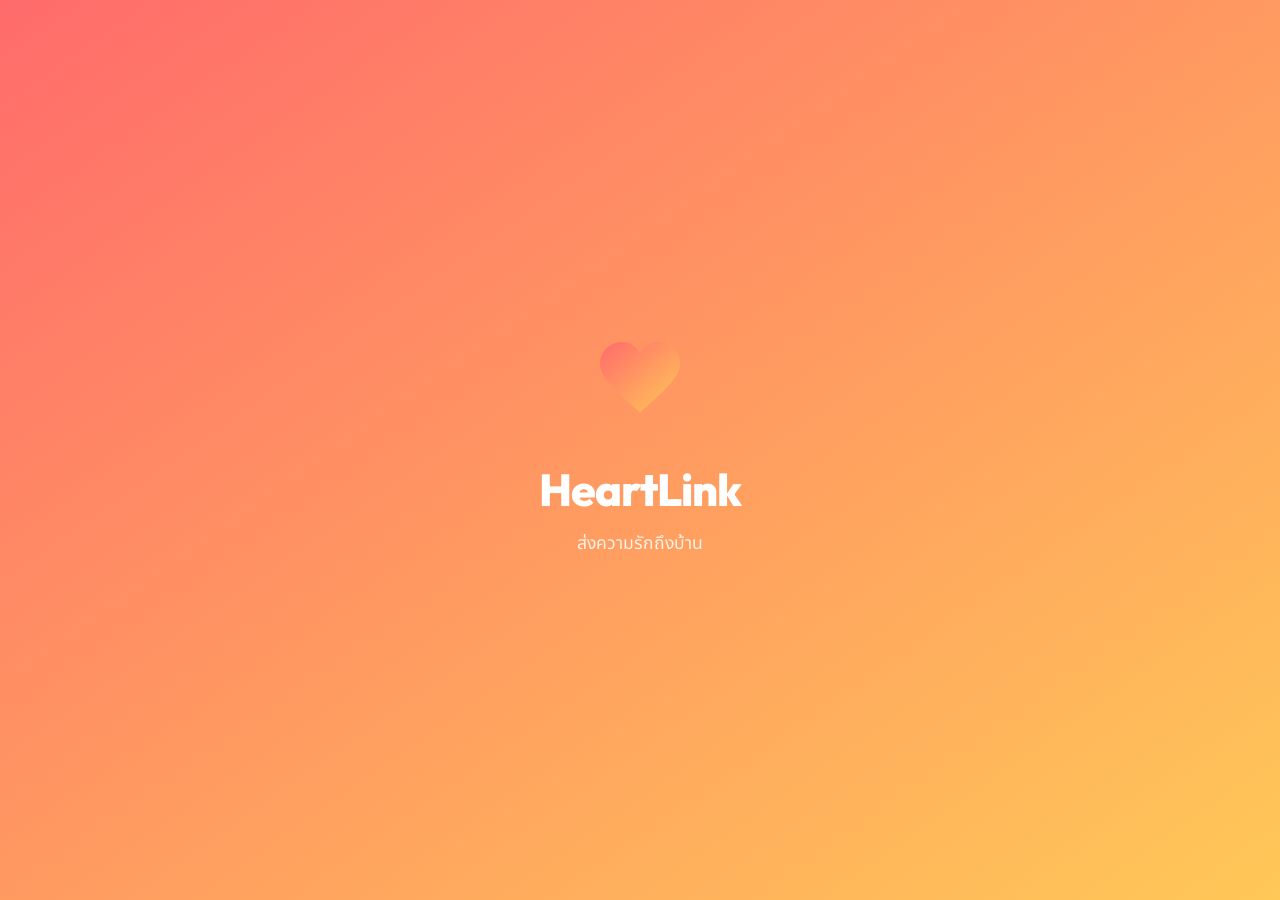
==== index.html @ f5aacc8c "first commit" ====
<!DOCTYPE html>
<html lang="th">

<head>
    <meta charset="UTF-8">
    <meta name="viewport" content="width=device-width, initial-scale=1.0">
    <title>HeartLink — ส่งความรักถึงบ้าน</title>
    <meta name="description"
        content="HeartLink connects Thai families with elderly parents through emotional content — videos, voice messages, and photos delivered automatically.">
    <link rel="preconnect" href="https://fonts.googleapis.com">
    <link rel="preconnect" href="https://fonts.gstatic.com" crossorigin>
    <link
        href="https://fonts.googleapis.com/css2?family=Outfit:wght@300;400;500;600;700;800&family=Noto+Sans+Thai:wght@300;400;500;600;700&display=swap"
        rel="stylesheet">
    <link rel="stylesheet" href="styles.css">
</head>

<body>
    <!-- ===== SPLASH SCREEN ===== -->
    <div id="splash-screen" class="splash">
        <div class="splash-content">
            <div class="splash-heart" id="splash-heart">
                <svg viewBox="0 0 100 100" width="80" height="80">
                    <path
                        d="M50 88 C25 65, 0 45, 0 28 C0 12, 12 0, 28 0 C38 0, 46 6, 50 14 C54 6, 62 0, 72 0 C88 0, 100 12, 100 28 C100 45, 75 65, 50 88Z"
                        fill="url(#heartGrad)" />
                    <defs>
                        <linearGradient id="heartGrad" x1="0" y1="0" x2="1" y2="1">
                            <stop offset="0%" stop-color="#FF6B6B" />
                            <stop offset="100%" stop-color="#FFC857" />
                        </linearGradient>
                    </defs>
                </svg>
            </div>
            <h1 class="splash-title">HeartLink</h1>
            <p class="splash-subtitle">ส่งความรักถึงบ้าน</p>
        </div>
    </div>

    <!-- ===== MAIN APP ===== -->
    <div id="app" class="app hidden">

        <!-- TOP NAV -->
        <nav class="top-nav">
            <div class="nav-left">
                <div class="nav-heart-icon">
                    <svg viewBox="0 0 100 100" width="28" height="28">
                        <path
                            d="M50 88 C25 65, 0 45, 0 28 C0 12, 12 0, 28 0 C38 0, 46 6, 50 14 C54 6, 62 0, 72 0 C88 0, 100 12, 100 28 C100 45, 75 65, 50 88Z"
                            fill="url(#navHeartGrad)" />
                        <defs>
                            <linearGradient id="navHeartGrad" x1="0" y1="0" x2="1" y2="1">
                                <stop offset="0%" stop-color="#FF6B6B" />
                                <stop offset="100%" stop-color="#FFC857" />
                            </linearGradient>
                        </defs>
                    </svg>
                </div>
                <span class="nav-brand">HeartLink</span>
            </div>
            <div class="nav-right">
                <div class="streak-badge" id="streak-badge">
                    <span class="streak-fire">🔥</span>
                    <span class="streak-count" id="streak-count">5</span>
                </div>
                <button class="nav-avatar" id="nav-avatar" aria-label="Profile">
                    <span>อ</span>
                </button>
            </div>
        </nav>

        <!-- ===== PARENT CARD ===== -->
        <section class="parent-section" id="parent-section">
            <div class="parent-card">
                <div class="parent-avatar-ring">
                    <div class="parent-avatar">
                        <span>👵</span>
                    </div>
                    <div class="status-dot active" title="Active"></div>
                </div>
                <div class="parent-info">
                    <h2 class="parent-name">คุณยายสมศรี</h2>
                    <p class="parent-relation">ยาย · เชียงใหม่</p>
                </div>
                <div class="parent-activity">
                    <div class="activity-pill">
                        <span class="activity-icon">👁</span>
                        <span>ดู 3 ข้อความวันนี้</span>
                    </div>
                </div>
            </div>
        </section>

        <!-- ===== HEART PULSE ===== -->
        <section class="pulse-section">
            <button class="heart-pulse-btn" id="heart-pulse-btn" aria-label="Send Heart Pulse">
                <div class="pulse-ring pulse-ring-1"></div>
                <div class="pulse-ring pulse-ring-2"></div>
                <div class="pulse-ring pulse-ring-3"></div>
                <div class="heart-icon-inner">
                    <svg viewBox="0 0 100 100" width="44" height="44">
                        <path
                            d="M50 88 C25 65, 0 45, 0 28 C0 12, 12 0, 28 0 C38 0, 46 6, 50 14 C54 6, 62 0, 72 0 C88 0, 100 12, 100 28 C100 45, 75 65, 50 88Z"
                            fill="#fff" />
                    </svg>
                </div>
            </button>
            <p class="pulse-label" id="pulse-label">แตะเพื่อส่งความคิดถึง</p>
        </section>

        <!-- ===== QUICK ACTIONS ===== -->
        <section class="actions-section" id="actions-section">
            <h3 class="section-title">ส่งความรัก</h3>
            <div class="action-grid">
                <button class="action-card" id="action-photo" data-type="photo">
                    <div class="action-icon-wrap photo-icon">
                        <svg width="28" height="28" viewBox="0 0 24 24" fill="none" stroke="currentColor"
                            stroke-width="2" stroke-linecap="round" stroke-linejoin="round">
                            <rect x="3" y="3" width="18" height="18" rx="2" ry="2" />
                            <circle cx="8.5" cy="8.5" r="1.5" />
                            <polyline points="21 15 16 10 5 21" />
                        </svg>
                    </div>
                    <span class="action-label">รูปภาพ</span>
                </button>
                <button class="action-card" id="action-voice" data-type="voice">
                    <div class="action-icon-wrap voice-icon">
                        <svg width="28" height="28" viewBox="0 0 24 24" fill="none" stroke="currentColor"
                            stroke-width="2" stroke-linecap="round" stroke-linejoin="round">
                            <path d="M12 1a3 3 0 0 0-3 3v8a3 3 0 0 0 6 0V4a3 3 0 0 0-3-3z" />
                            <path d="M19 10v2a7 7 0 0 1-14 0v-2" />
                            <line x1="12" y1="19" x2="12" y2="23" />
                            <line x1="8" y1="23" x2="16" y2="23" />
                        </svg>
                    </div>
                    <span class="action-label">เสียง</span>
                </button>
                <button class="action-card" id="action-video" data-type="video">
                    <div class="action-icon-wrap video-icon">
                        <svg width="28" height="28" viewBox="0 0 24 24" fill="none" stroke="currentColor"
                            stroke-width="2" stroke-linecap="round" stroke-linejoin="round">
                            <polygon points="23 7 16 12 23 17 23 7" />
                            <rect x="1" y="5" width="15" height="14" rx="2" ry="2" />
                        </svg>
                    </div>
                    <span class="action-label">วิดีโอ</span>
                </button>
                <button class="action-card" id="action-text" data-type="text">
                    <div class="action-icon-wrap text-icon">
                        <svg width="28" height="28" viewBox="0 0 24 24" fill="none" stroke="currentColor"
                            stroke-width="2" stroke-linecap="round" stroke-linejoin="round">
                            <path d="M21 15a2 2 0 0 1-2 2H7l-4 4V5a2 2 0 0 1 2-2h14a2 2 0 0 1 2 2z" />
                        </svg>
                    </div>
                    <span class="action-label">ข้อความ</span>
                </button>
            </div>
        </section>

        <!-- ===== CONTENT FEED ===== -->
        <section class="feed-section" id="feed-section">
            <div class="feed-header">
                <h3 class="section-title">ความรักที่ส่งไปแล้ว</h3>
                <button class="filter-btn" id="filter-btn">ทั้งหมด ▾</button>
            </div>

            <div class="feed-list" id="feed-list">
                <!-- Populated by JS -->
            </div>
        </section>

        <!-- ===== ACTIVITY LOG ===== -->
        <section class="activity-section" id="activity-section">
            <h3 class="section-title">กิจกรรมของคุณยาย</h3>
            <div class="activity-timeline" id="activity-timeline">
                <!-- Populated by JS -->
            </div>
        </section>

        <!-- ===== BOTTOM NAV ===== -->
        <nav class="bottom-nav" id="bottom-nav">
            <button class="bnav-item active" data-tab="home" aria-label="Home">
                <svg width="24" height="24" viewBox="0 0 24 24" fill="none" stroke="currentColor" stroke-width="2">
                    <path d="M3 9l9-7 9 7v11a2 2 0 0 1-2 2H5a2 2 0 0 1-2-2z" />
                    <polyline points="9 22 9 12 15 12 15 22" />
                </svg>
                <span>หน้าหลัก</span>
            </button>
            <button class="bnav-item" data-tab="schedule" aria-label="Schedule">
                <svg width="24" height="24" viewBox="0 0 24 24" fill="none" stroke="currentColor" stroke-width="2">
                    <rect x="3" y="4" width="18" height="18" rx="2" ry="2" />
                    <line x1="16" y1="2" x2="16" y2="6" />
                    <line x1="8" y1="2" x2="8" y2="6" />
                    <line x1="3" y1="10" x2="21" y2="10" />
                </svg>
                <span>ตารางเวลา</span>
            </button>
            <button class="bnav-item" data-tab="activity" aria-label="Activity">
                <svg width="24" height="24" viewBox="0 0 24 24" fill="none" stroke="currentColor" stroke-width="2">
                    <polyline points="22 12 18 12 15 21 9 3 6 12 2 12" />
                </svg>
                <span>กิจกรรม</span>
            </button>
            <button class="bnav-item" data-tab="settings" aria-label="Settings">
                <svg width="24" height="24" viewBox="0 0 24 24" fill="none" stroke="currentColor" stroke-width="2">
                    <circle cx="12" cy="12" r="3" />
                    <path
                        d="M19.4 15a1.65 1.65 0 0 0 .33 1.82l.06.06a2 2 0 0 1 0 2.83 2 2 0 0 1-2.83 0l-.06-.06a1.65 1.65 0 0 0-1.82-.33 1.65 1.65 0 0 0-1 1.51V21a2 2 0 0 1-2 2 2 2 0 0 1-2-2v-.09A1.65 1.65 0 0 0 9 19.4a1.65 1.65 0 0 0-1.82.33l-.06.06a2 2 0 0 1-2.83 0 2 2 0 0 1 0-2.83l.06-.06A1.65 1.65 0 0 0 4.68 15a1.65 1.65 0 0 0-1.51-1H3a2 2 0 0 1-2-2 2 2 0 0 1 2-2h.09A1.65 1.65 0 0 0 4.6 9a1.65 1.65 0 0 0-.33-1.82l-.06-.06a2 2 0 0 1 0-2.83 2 2 0 0 1 2.83 0l.06.06A1.65 1.65 0 0 0 9 4.68a1.65 1.65 0 0 0 1-1.51V3a2 2 0 0 1 2-2 2 2 0 0 1 2 2v.09a1.65 1.65 0 0 0 1 1.51 1.65 1.65 0 0 0 1.82-.33l.06-.06a2 2 0 0 1 2.83 0 2 2 0 0 1 0 2.83l-.06.06A1.65 1.65 0 0 0 19.4 9a1.65 1.65 0 0 0 1.51 1H21a2 2 0 0 1 2 2 2 2 0 0 1-2 2h-.09a1.65 1.65 0 0 0-1.51 1z" />
                </svg>
                <span>ตั้งค่า</span>
            </button>
        </nav>
    </div>

    <!-- ===== UPLOAD MODAL ===== -->
    <div class="modal-overlay" id="upload-modal" role="dialog" aria-modal="true" aria-label="Upload content">
        <div class="modal-sheet">
            <div class="modal-handle"></div>
            <div class="modal-header">
                <h3 class="modal-title" id="modal-title">ส่งรูปภาพ</h3>
                <button class="modal-close" id="modal-close" aria-label="Close">&times;</button>
            </div>

            <div class="modal-body">
                <!-- PHOTO UPLOAD -->
                <div class="upload-zone" id="upload-zone">
                    <div class="upload-zone-inner" id="upload-drop-zone">
                        <div class="upload-icon">
                            <svg width="48" height="48" viewBox="0 0 24 24" fill="none" stroke="currentColor"
                                stroke-width="1.5">
                                <path d="M21 15v4a2 2 0 0 1-2 2H5a2 2 0 0 1-2-2v-4" />
                                <polyline points="17 8 12 3 7 8" />
                                <line x1="12" y1="3" x2="12" y2="15" />
                            </svg>
                        </div>
                        <p class="upload-text">แตะเพื่อเลือกไฟล์</p>
                        <p class="upload-hint">รองรับ JPG, PNG, MP4 (สูงสุด 50MB)</p>
                        <input type="file" id="file-input" accept="image/*,video/*" class="sr-only">
                    </div>
                </div>

                <!-- VOICE RECORDER -->
                <div class="voice-recorder hidden" id="voice-recorder">
                    <div class="recorder-visualizer" id="recorder-visualizer">
                        <div class="visualizer-bars">
                            <span></span><span></span><span></span><span></span><span></span>
                            <span></span><span></span><span></span><span></span><span></span>
                            <span></span><span></span><span></span><span></span><span></span>
                            <span></span><span></span><span></span><span></span><span></span>
                        </div>
                    </div>
                    <p class="recorder-timer" id="recorder-timer">0:00</p>
                    <p class="recorder-hint">สูงสุด 60 วินาที</p>
                    <button class="record-btn" id="record-btn" aria-label="Record">
                        <div class="record-dot" id="record-dot"></div>
                    </button>
                    <p class="record-label" id="record-label">แตะเพื่อบันทึก</p>
                </div>

                <!-- PREVIEW -->
                <div class="preview-area hidden" id="preview-area">
                    <img id="preview-img" class="preview-img hidden" alt="Preview">
                    <video id="preview-video" class="preview-video hidden" controls></video>
                    <audio id="preview-audio" class="preview-audio hidden" controls></audio>
                </div>

                <!-- CAPTION -->
                <div class="caption-area" id="caption-area">
                    <textarea class="caption-input" id="caption-input"
                        placeholder="เขียนข้อความให้คุณยาย... (ไม่จำเป็น)" rows="2" maxlength="200"></textarea>
                    <div class="caption-counter"><span id="char-count">0</span>/200</div>
                </div>

                <!-- QUICK MESSAGES -->
                <div class="quick-messages" id="quick-messages">
                    <button class="quick-msg" data-msg="คิดถึงนะคะ ❤️">คิดถึงนะคะ ❤️</button>
                    <button class="quick-msg" data-msg="สวัสดีตอนเช้าค่ะ ☀️">สวัสดีตอนเช้าค่ะ ☀️</button>
                    <button class="quick-msg" data-msg="ทานข้าวหรือยังคะ 🍚">ทานข้าวหรือยังคะ 🍚</button>
                    <button class="quick-msg" data-msg="รักนะคะ 💕">รักนะคะ 💕</button>
                </div>
            </div>

            <div class="modal-footer">
                <button class="schedule-btn" id="schedule-btn">
                    <svg width="18" height="18" viewBox="0 0 24 24" fill="none" stroke="currentColor" stroke-width="2">
                        <circle cx="12" cy="12" r="10" />
                        <polyline points="12 6 12 12 16 14" />
                    </svg>
                    ตั้งเวลา
                </button>
                <button class="send-btn" id="send-btn">
                    ส่งเลย
                    <svg width="18" height="18" viewBox="0 0 24 24" fill="none" stroke="currentColor" stroke-width="2">
                        <line x1="22" y1="2" x2="11" y2="13" />
                        <polygon points="22 2 15 22 11 13 2 9 22 2" />
                    </svg>
                </button>
            </div>
        </div>
    </div>

    <!-- ===== SCHEDULE MODAL ===== -->
    <div class="modal-overlay" id="schedule-modal" role="dialog" aria-modal="true" aria-label="Schedule content">
        <div class="modal-sheet schedule-sheet">
            <div class="modal-handle"></div>
            <div class="modal-header">
                <h3 class="modal-title">ตั้งเวลาส่ง</h3>
                <button class="modal-close schedule-close" aria-label="Close">&times;</button>
            </div>
            <div class="modal-body">
                <div class="schedule-form">
                    <div class="schedule-field">
                        <label for="schedule-date">📅 วันที่</label>
                        <input type="date" id="schedule-date" class="schedule-input">
                    </div>
                    <div class="schedule-field">
                        <label for="schedule-time">⏰ เวลา</label>
                        <input type="time" id="schedule-time" class="schedule-input" value="07:00">
                    </div>
                    <div class="schedule-suggestion">
                        <p>💡 แนะนำ: 07:00 น. — ช่วงเช้าคุณยายตื่นนอนแล้ว</p>
                    </div>
                </div>
            </div>
            <div class="modal-footer">
                <button class="send-btn schedule-confirm" id="schedule-confirm">
                    ✅ ยืนยันตั้งเวลา
                </button>
            </div>
        </div>
    </div>

    <!-- ===== TOAST ===== -->
    <div class="toast" id="toast" role="alert" aria-live="polite">
        <span class="toast-icon" id="toast-icon">❤️</span>
        <span class="toast-text" id="toast-text">ส่งความรักสำเร็จ!</span>
    </div>

    <script src="app.js"></script>
</body>

</html>
---- styles.css ----
/* ============================================================
   HeartLink Family MVP — Warm Embrace Design System
   ============================================================
   Palette: Coral + Gold + Cream (emotional warmth)
   Typography: Outfit + Noto Sans Thai
   Geometry: Rounded 20-32px (friendly, not tech)
   Motion: Spring physics, staggered reveals
   ============================================================ */

/* ── RESET & FOUNDATION ── */
*,
*::before,
*::after {
    margin: 0;
    padding: 0;
    box-sizing: border-box;
}

:root {
    /* Warm Palette */
    --coral: #FF6B6B;
    --coral-dark: #E85555;
    --coral-light: #FF8A8A;
    --gold: #FFC857;
    --gold-dark: #E6B04E;
    --cream: #FFF8F0;
    --cream-dark: #FFF0E0;
    --warm-white: #FFFDF9;
    --warm-gray-50: #FAF7F3;
    --warm-gray-100: #F0EBE4;
    --warm-gray-200: #E0D8CE;
    --warm-gray-300: #C4B8AA;
    --warm-gray-400: #A89A8A;
    --warm-gray-500: #8C7E6E;
    --warm-gray-600: #6B5E50;
    --warm-gray-700: #4A3F34;
    --warm-gray-800: #2E261E;
    --teal-soft: #4ECDC4;
    --teal-dark: #3AB5AD;
    --peach: #FFB5A7;
    --rose: #F28585;
    --success: #6BCB77;
    --warning: #FFD93D;

    /* Spacing (8pt grid) */
    --space-xs: 4px;
    --space-sm: 8px;
    --space-md: 16px;
    --space-lg: 24px;
    --space-xl: 32px;
    --space-2xl: 48px;
    --space-3xl: 64px;

    /* Typography */
    --font-main: 'Outfit', 'Noto Sans Thai', system-ui, sans-serif;
    --font-thai: 'Noto Sans Thai', 'Outfit', system-ui, sans-serif;

    /* Radius */
    --radius-sm: 12px;
    --radius-md: 20px;
    --radius-lg: 28px;
    --radius-full: 9999px;

    /* Shadows */
    --shadow-sm: 0 2px 8px rgba(110, 80, 50, 0.06);
    --shadow-md: 0 4px 20px rgba(110, 80, 50, 0.08);
    --shadow-lg: 0 8px 40px rgba(110, 80, 50, 0.12);
    --shadow-glow: 0 0 30px rgba(255, 107, 107, 0.25);

    /* Transitions */
    --ease-spring: cubic-bezier(0.34, 1.56, 0.64, 1);
    --ease-smooth: cubic-bezier(0.4, 0, 0.2, 1);
    --duration-fast: 200ms;
    --duration-normal: 350ms;
    --duration-slow: 600ms;
}

@media (prefers-reduced-motion: reduce) {

    *,
    *::before,
    *::after {
        animation-duration: 0.01ms !important;
        animation-iteration-count: 1 !important;
        transition-duration: 0.01ms !important;
    }
}

html {
    font-size: 16px;
    -webkit-font-smoothing: antialiased;
    -moz-osx-font-smoothing: grayscale;
}

body {
    font-family: var(--font-thai);
    background: var(--cream);
    color: var(--warm-gray-700);
    line-height: 1.6;
    overflow-x: hidden;
    min-height: 100vh;
    min-height: 100dvh;
}

.sr-only {
    position: absolute;
    width: 1px;
    height: 1px;
    padding: 0;
    margin: -1px;
    overflow: hidden;
    clip: rect(0, 0, 0, 0);
    white-space: nowrap;
    border: 0;
}

.hidden {
    display: none !important;
}

/* ── SPLASH SCREEN ── */
.splash {
    position: fixed;
    inset: 0;
    z-index: 9999;
    background: linear-gradient(145deg, var(--coral) 0%, var(--gold) 100%);
    display: flex;
    align-items: center;
    justify-content: center;
    transition: opacity 0.6s var(--ease-smooth), transform 0.6s var(--ease-smooth);
}

.splash.fade-out {
    opacity: 0;
    transform: scale(1.05);
    pointer-events: none;
}

.splash-content {
    text-align: center;
    animation: splashEntry 0.8s var(--ease-spring) forwards;
}

.splash-heart {
    margin-bottom: var(--space-lg);
    animation: heartBeat 1.2s ease-in-out infinite;
}

.splash-title {
    font-family: var(--font-main);
    font-size: 2.8rem;
    font-weight: 800;
    color: #fff;
    letter-spacing: -1px;
    margin-bottom: var(--space-xs);
}

.splash-subtitle {
    font-size: 1.1rem;
    color: rgba(255, 255, 255, 0.85);
    font-weight: 400;
}

@keyframes splashEntry {
    from {
        opacity: 0;
        transform: translateY(30px) scale(0.9);
    }

    to {
        opacity: 1;
        transform: translateY(0) scale(1);
    }
}

@keyframes heartBeat {

    0%,
    100% {
        transform: scale(1);
    }

    15% {
        transform: scale(1.15);
    }

    30% {
        transform: scale(1);
    }

    45% {
        transform: scale(1.1);
    }
}

/* ── APP SHELL ── */
.app {
    max-width: 480px;
    margin: 0 auto;
    min-height: 100vh;
    min-height: 100dvh;
    padding-bottom: 80px;
    position: relative;
}

.app.visible {
    animation: appFadeIn 0.5s var(--ease-smooth) forwards;
}

@keyframes appFadeIn {
    from {
        opacity: 0;
    }

    to {
        opacity: 1;
    }
}

/* ── TOP NAV ── */
.top-nav {
    display: flex;
    align-items: center;
    justify-content: space-between;
    padding: var(--space-md) var(--space-lg);
    background: var(--warm-white);
    position: sticky;
    top: 0;
    z-index: 100;
    border-bottom: 1px solid var(--warm-gray-100);
}

.nav-left {
    display: flex;
    align-items: center;
    gap: var(--space-sm);
}

.nav-heart-icon {
    display: flex;
    animation: heartBeat 2s ease-in-out infinite;
}

.nav-brand {
    font-family: var(--font-main);
    font-size: 1.3rem;
    font-weight: 700;
    background: linear-gradient(135deg, var(--coral), var(--gold));
    -webkit-background-clip: text;
    -webkit-text-fill-color: transparent;
    background-clip: text;
}

.nav-right {
    display: flex;
    align-items: center;
    gap: var(--space-md);
}

.streak-badge {
    display: flex;
    align-items: center;
    gap: 4px;
    background: var(--cream-dark);
    padding: 6px 14px;
    border-radius: var(--radius-full);
    font-weight: 600;
    font-size: 0.9rem;
    animation: streakPop 0.6s var(--ease-spring);
}

.streak-fire {
    font-size: 1.1rem;
}

.nav-avatar {
    width: 36px;
    height: 36px;
    border-radius: var(--radius-full);
    background: linear-gradient(135deg, var(--coral), var(--gold));
    border: none;
    color: #fff;
    font-weight: 700;
    font-size: 0.95rem;
    cursor: pointer;
    transition: transform var(--duration-fast) var(--ease-spring);
}

.nav-avatar:hover {
    transform: scale(1.1);
}

@keyframes streakPop {
    0% {
        transform: scale(0);
        opacity: 0;
    }

    60% {
        transform: scale(1.1);
    }

    100% {
        transform: scale(1);
        opacity: 1;
    }
}

/* ── PARENT CARD ── */
.parent-section {
    padding: var(--space-lg) var(--space-lg) 0;
}

.parent-card {
    background: var(--warm-white);
    border-radius: var(--radius-lg);
    padding: var(--space-lg);
    display: flex;
    align-items: center;
    gap: var(--space-md);
    box-shadow: var(--shadow-md);
    position: relative;
    overflow: hidden;
    animation: cardSlideUp 0.5s var(--ease-spring) 0.1s both;
}

.parent-card::before {
    content: '';
    position: absolute;
    top: 0;
    left: 0;
    right: 0;
    height: 4px;
    background: linear-gradient(90deg, var(--coral), var(--gold), var(--teal-soft));
}

.parent-avatar-ring {
    position: relative;
    flex-shrink: 0;
}

.parent-avatar {
    width: 56px;
    height: 56px;
    border-radius: var(--radius-full);
    background: var(--cream-dark);
    display: flex;
    align-items: center;
    justify-content: center;
    font-size: 2rem;
    border: 3px solid var(--warm-white);
    box-shadow: 0 0 0 2px var(--coral-light);
}

.status-dot {
    position: absolute;
    bottom: 2px;
    right: 2px;
    width: 14px;
    height: 14px;
    border-radius: var(--radius-full);
    border: 3px solid var(--warm-white);
}

.status-dot.active {
    background: var(--success);
    animation: statusPulse 2s ease-in-out infinite;
}

@keyframes statusPulse {

    0%,
    100% {
        box-shadow: 0 0 0 0 rgba(107, 203, 119, 0.4);
    }

    50% {
        box-shadow: 0 0 0 5px rgba(107, 203, 119, 0);
    }
}

.parent-info {
    flex: 1;
    min-width: 0;
}

.parent-name {
    font-size: 1.15rem;
    font-weight: 700;
    color: var(--warm-gray-800);
    line-height: 1.3;
}

.parent-relation {
    font-size: 0.85rem;
    color: var(--warm-gray-400);
    font-weight: 400;
}

.parent-activity {
    flex-shrink: 0;
}

.activity-pill {
    display: flex;
    align-items: center;
    gap: 4px;
    background: #E8F8E9;
    color: #2E7D32;
    padding: 6px 12px;
    border-radius: var(--radius-full);
    font-size: 0.75rem;
    font-weight: 500;
    white-space: nowrap;
}

.activity-icon {
    font-size: 0.85rem;
}

@keyframes cardSlideUp {
    from {
        opacity: 0;
        transform: translateY(20px);
    }

    to {
        opacity: 1;
        transform: translateY(0);
    }
}

/* ── HEART PULSE ── */
.pulse-section {
    display: flex;
    flex-direction: column;
    align-items: center;
    padding: var(--space-2xl) var(--space-lg);
    animation: cardSlideUp 0.5s var(--ease-spring) 0.2s both;
}

.heart-pulse-btn {
    position: relative;
    width: 100px;
    height: 100px;
    border-radius: var(--radius-full);
    background: linear-gradient(145deg, var(--coral), var(--coral-dark));
    border: none;
    cursor: pointer;
    display: flex;
    align-items: center;
    justify-content: center;
    transition: transform var(--duration-normal) var(--ease-spring);
    box-shadow: var(--shadow-glow);
}

.heart-pulse-btn:hover {
    transform: scale(1.08);
}

.heart-pulse-btn:active {
    transform: scale(0.92);
}

.heart-icon-inner {
    position: relative;
    z-index: 2;
    display: flex;
}

.pulse-ring {
    position: absolute;
    inset: -8px;
    border-radius: var(--radius-full);
    border: 2px solid var(--coral-light);
    opacity: 0;
}

.heart-pulse-btn.pulsing .pulse-ring-1 {
    animation: pulseExpand 1.5s ease-out 0s infinite;
}

.heart-pulse-btn.pulsing .pulse-ring-2 {
    animation: pulseExpand 1.5s ease-out 0.3s infinite;
}

.heart-pulse-btn.pulsing .pulse-ring-3 {
    animation: pulseExpand 1.5s ease-out 0.6s infinite;
}

@keyframes pulseExpand {
    0% {
        transform: scale(0.8);
        opacity: 0.6;
    }

    100% {
        transform: scale(2.2);
        opacity: 0;
    }
}

.pulse-label {
    margin-top: var(--space-md);
    font-size: 0.9rem;
    color: var(--warm-gray-400);
    font-weight: 400;
    transition: all var(--duration-fast);
}

.pulse-label.sent {
    color: var(--coral);
    font-weight: 600;
}

/* ── QUICK ACTIONS ── */
.actions-section {
    padding: 0 var(--space-lg);
    animation: cardSlideUp 0.5s var(--ease-spring) 0.3s both;
}

.section-title {
    font-size: 1rem;
    font-weight: 700;
    color: var(--warm-gray-700);
    margin-bottom: var(--space-md);
}

.action-grid {
    display: grid;
    grid-template-columns: repeat(4, 1fr);
    gap: var(--space-sm);
}

.action-card {
    display: flex;
    flex-direction: column;
    align-items: center;
    gap: var(--space-sm);
    padding: var(--space-md) var(--space-sm);
    background: var(--warm-white);
    border: 2px solid transparent;
    border-radius: var(--radius-md);
    cursor: pointer;
    transition: all var(--duration-normal) var(--ease-spring);
    box-shadow: var(--shadow-sm);
}

.action-card:hover {
    transform: translateY(-4px);
    box-shadow: var(--shadow-md);
    border-color: var(--coral-light);
}

.action-card:active {
    transform: translateY(-1px) scale(0.97);
}

.action-icon-wrap {
    width: 52px;
    height: 52px;
    border-radius: var(--radius-sm);
    display: flex;
    align-items: center;
    justify-content: center;
    transition: transform var(--duration-fast) var(--ease-spring);
}

.action-card:hover .action-icon-wrap {
    transform: scale(1.1) rotate(-3deg);
}

.photo-icon {
    background: #FFE8E0;
    color: var(--coral);
}

.voice-icon {
    background: #E0F5F3;
    color: var(--teal-soft);
}

.video-icon {
    background: #FFF3D6;
    color: var(--gold-dark);
}

.text-icon {
    background: #E8E0FF;
    color: #7C6BC4;
}

.action-label {
    font-size: 0.8rem;
    font-weight: 500;
    color: var(--warm-gray-600);
}

/* ── CONTENT FEED ── */
.feed-section {
    padding: var(--space-2xl) var(--space-lg) 0;
    animation: cardSlideUp 0.5s var(--ease-spring) 0.4s both;
}

.feed-header {
    display: flex;
    align-items: center;
    justify-content: space-between;
    margin-bottom: var(--space-md);
}

.filter-btn {
    background: var(--warm-gray-50);
    border: 1px solid var(--warm-gray-200);
    border-radius: var(--radius-full);
    padding: 6px 16px;
    font-size: 0.8rem;
    font-weight: 500;
    color: var(--warm-gray-500);
    cursor: pointer;
    font-family: var(--font-thai);
    transition: background var(--duration-fast);
}

.filter-btn:hover {
    background: var(--warm-gray-100);
}

.feed-list {
    display: flex;
    flex-direction: column;
    gap: var(--space-md);
}

.feed-item {
    background: var(--warm-white);
    border-radius: var(--radius-md);
    padding: var(--space-md);
    box-shadow: var(--shadow-sm);
    display: flex;
    gap: var(--space-md);
    align-items: flex-start;
    animation: feedItemIn 0.4s var(--ease-spring) both;
    transition: transform var(--duration-fast) var(--ease-spring);
}

.feed-item:hover {
    transform: translateX(4px);
}

.feed-thumb {
    width: 64px;
    height: 64px;
    border-radius: var(--radius-sm);
    flex-shrink: 0;
    display: flex;
    align-items: center;
    justify-content: center;
    font-size: 1.6rem;
    position: relative;
    overflow: hidden;
}

.feed-thumb.photo {
    background: linear-gradient(135deg, #FFE8E0, #FFDAD1);
}

.feed-thumb.voice {
    background: linear-gradient(135deg, #E0F5F3, #C8EDE9);
}

.feed-thumb.video {
    background: linear-gradient(135deg, #FFF3D6, #FFE9B5);
}

.feed-thumb.pulse {
    background: linear-gradient(135deg, #FFE0E0, #FFD0D0);
}

.feed-body {
    flex: 1;
    min-width: 0;
}

.feed-caption {
    font-size: 0.9rem;
    font-weight: 500;
    color: var(--warm-gray-700);
    margin-bottom: 4px;
    line-height: 1.4;
}

.feed-meta {
    display: flex;
    align-items: center;
    gap: var(--space-sm);
    font-size: 0.75rem;
    color: var(--warm-gray-400);
}

.feed-status {
    display: inline-flex;
    align-items: center;
    gap: 3px;
    padding: 2px 8px;
    border-radius: var(--radius-full);
    font-size: 0.7rem;
    font-weight: 600;
}

.feed-status.viewed {
    background: #E8F8E9;
    color: #2E7D32;
}

.feed-status.sent {
    background: #E3F2FD;
    color: #1565C0;
}

.feed-status.scheduled {
    background: #FFF8E1;
    color: #F57F17;
}

@keyframes feedItemIn {
    from {
        opacity: 0;
        transform: translateY(12px);
    }

    to {
        opacity: 1;
        transform: translateY(0);
    }
}

/* ── ACTIVITY LOG ── */
.activity-section {
    padding: var(--space-2xl) var(--space-lg) 0;
    animation: cardSlideUp 0.5s var(--ease-spring) 0.5s both;
}

.activity-timeline {
    display: flex;
    flex-direction: column;
    gap: var(--space-md);
}

.activity-day {
    background: var(--warm-white);
    border-radius: var(--radius-md);
    padding: var(--space-md) var(--space-lg);
    box-shadow: var(--shadow-sm);
}

.activity-day-header {
    display: flex;
    align-items: center;
    justify-content: space-between;
    margin-bottom: var(--space-sm);
}

.activity-date {
    font-weight: 600;
    font-size: 0.85rem;
    color: var(--warm-gray-600);
}

.activity-views {
    font-size: 0.85rem;
    font-weight: 600;
    color: var(--success);
}

.activity-events {
    display: flex;
    flex-direction: column;
    gap: 6px;
}

.activity-event {
    display: flex;
    align-items: center;
    gap: var(--space-sm);
    font-size: 0.8rem;
    color: var(--warm-gray-500);
    padding: 6px 0;
    border-bottom: 1px solid var(--warm-gray-50);
}

.activity-event:last-child {
    border-bottom: none;
}

.activity-event-icon {
    font-size: 1rem;
    flex-shrink: 0;
}

.activity-event-time {
    margin-left: auto;
    font-size: 0.72rem;
    color: var(--warm-gray-300);
    flex-shrink: 0;
}

/* ── BOTTOM NAV ── */
.bottom-nav {
    position: fixed;
    bottom: 0;
    left: 50%;
    transform: translateX(-50%);
    width: 100%;
    max-width: 480px;
    display: flex;
    align-items: center;
    justify-content: space-around;
    padding: var(--space-sm) 0;
    padding-bottom: max(var(--space-sm), env(safe-area-inset-bottom));
    background: var(--warm-white);
    border-top: 1px solid var(--warm-gray-100);
    z-index: 100;
}

.bnav-item {
    display: flex;
    flex-direction: column;
    align-items: center;
    gap: 2px;
    background: none;
    border: none;
    cursor: pointer;
    padding: var(--space-sm);
    color: var(--warm-gray-300);
    font-size: 0.65rem;
    font-family: var(--font-thai);
    font-weight: 500;
    transition: color var(--duration-fast), transform var(--duration-fast) var(--ease-spring);
    -webkit-tap-highlight-color: transparent;
}

.bnav-item:hover {
    color: var(--coral);
}

.bnav-item.active {
    color: var(--coral);
}

.bnav-item.active svg {
    transform: scale(1.1);
    filter: drop-shadow(0 2px 4px rgba(255, 107, 107, 0.3));
}

.bnav-item span {
    font-weight: 500;
}

/* ── UPLOAD MODAL ── */
.modal-overlay {
    position: fixed;
    inset: 0;
    z-index: 500;
    background: rgba(46, 38, 30, 0.5);
    display: flex;
    align-items: flex-end;
    justify-content: center;
    opacity: 0;
    pointer-events: none;
    transition: opacity var(--duration-normal) var(--ease-smooth);
    backdrop-filter: blur(4px);
}

.modal-overlay.open {
    opacity: 1;
    pointer-events: auto;
}

.modal-sheet {
    background: var(--warm-white);
    border-radius: var(--radius-lg) var(--radius-lg) 0 0;
    width: 100%;
    max-width: 480px;
    max-height: 85vh;
    overflow-y: auto;
    transform: translateY(100%);
    transition: transform var(--duration-slow) var(--ease-spring);
    padding-bottom: max(var(--space-md), env(safe-area-inset-bottom));
}

.modal-overlay.open .modal-sheet {
    transform: translateY(0);
}

.modal-handle {
    width: 40px;
    height: 4px;
    background: var(--warm-gray-200);
    border-radius: var(--radius-full);
    margin: var(--space-sm) auto var(--space-xs);
}

.modal-header {
    display: flex;
    align-items: center;
    justify-content: space-between;
    padding: var(--space-sm) var(--space-lg);
}

.modal-title {
    font-size: 1.1rem;
    font-weight: 700;
    color: var(--warm-gray-800);
}

.modal-close {
    width: 36px;
    height: 36px;
    border-radius: var(--radius-full);
    background: var(--warm-gray-50);
    border: none;
    font-size: 1.4rem;
    color: var(--warm-gray-400);
    cursor: pointer;
    display: flex;
    align-items: center;
    justify-content: center;
    transition: background var(--duration-fast), transform var(--duration-fast) var(--ease-spring);
}

.modal-close:hover {
    background: var(--warm-gray-100);
    transform: rotate(90deg);
}

.modal-body {
    padding: 0 var(--space-lg);
}

/* Upload Zone */
.upload-zone {
    margin-bottom: var(--space-md);
}

.upload-zone-inner {
    border: 2px dashed var(--warm-gray-200);
    border-radius: var(--radius-md);
    padding: var(--space-2xl) var(--space-lg);
    text-align: center;
    cursor: pointer;
    transition: all var(--duration-normal) var(--ease-smooth);
    background: var(--warm-gray-50);
}

.upload-zone-inner:hover {
    border-color: var(--coral-light);
    background: #FFF5F3;
}

.upload-zone-inner.dragover {
    border-color: var(--coral);
    background: #FFE8E0;
    transform: scale(1.02);
}

.upload-icon {
    color: var(--warm-gray-300);
    margin-bottom: var(--space-sm);
}

.upload-text {
    font-weight: 600;
    color: var(--warm-gray-600);
    margin-bottom: 4px;
}

.upload-hint {
    font-size: 0.78rem;
    color: var(--warm-gray-400);
}

/* Voice Recorder */
.voice-recorder {
    display: flex;
    flex-direction: column;
    align-items: center;
    padding: var(--space-lg) 0;
}

.recorder-visualizer {
    width: 100%;
    height: 60px;
    display: flex;
    align-items: center;
    justify-content: center;
    margin-bottom: var(--space-md);
}

.visualizer-bars {
    display: flex;
    align-items: center;
    gap: 3px;
    height: 40px;
}

.visualizer-bars span {
    width: 4px;
    height: 8px;
    background: var(--teal-soft);
    border-radius: 2px;
    transition: height 0.1s ease;
}

.visualizer-bars.active span {
    animation: barPulse 0.6s ease-in-out infinite alternate;
}

.visualizer-bars.active span:nth-child(1) {
    animation-delay: 0s;
}

.visualizer-bars.active span:nth-child(2) {
    animation-delay: 0.05s;
}

.visualizer-bars.active span:nth-child(3) {
    animation-delay: 0.1s;
}

.visualizer-bars.active span:nth-child(4) {
    animation-delay: 0.15s;
}

.visualizer-bars.active span:nth-child(5) {
    animation-delay: 0.2s;
}

.visualizer-bars.active span:nth-child(6) {
    animation-delay: 0.25s;
}

.visualizer-bars.active span:nth-child(7) {
    animation-delay: 0.3s;
}

.visualizer-bars.active span:nth-child(8) {
    animation-delay: 0.35s;
}

.visualizer-bars.active span:nth-child(9) {
    animation-delay: 0.3s;
}

.visualizer-bars.active span:nth-child(10) {
    animation-delay: 0.25s;
}

.visualizer-bars.active span:nth-child(11) {
    animation-delay: 0.2s;
}

.visualizer-bars.active span:nth-child(12) {
    animation-delay: 0.15s;
}

.visualizer-bars.active span:nth-child(13) {
    animation-delay: 0.1s;
}

.visualizer-bars.active span:nth-child(14) {
    animation-delay: 0.05s;
}

.visualizer-bars.active span:nth-child(15) {
    animation-delay: 0s;
}

.visualizer-bars.active span:nth-child(16) {
    animation-delay: 0.05s;
}

.visualizer-bars.active span:nth-child(17) {
    animation-delay: 0.1s;
}

.visualizer-bars.active span:nth-child(18) {
    animation-delay: 0.15s;
}

.visualizer-bars.active span:nth-child(19) {
    animation-delay: 0.2s;
}

.visualizer-bars.active span:nth-child(20) {
    animation-delay: 0.25s;
}

@keyframes barPulse {
    from {
        height: 6px;
    }

    to {
        height: 36px;
    }
}

.recorder-timer {
    font-family: var(--font-main);
    font-size: 2rem;
    font-weight: 700;
    color: var(--warm-gray-700);
    margin-bottom: 4px;
    font-variant-numeric: tabular-nums;
}

.recorder-hint {
    font-size: 0.78rem;
    color: var(--warm-gray-400);
    margin-bottom: var(--space-lg);
}

.record-btn {
    width: 72px;
    height: 72px;
    border-radius: var(--radius-full);
    border: 4px solid var(--warm-gray-200);
    background: var(--warm-white);
    cursor: pointer;
    display: flex;
    align-items: center;
    justify-content: center;
    transition: all var(--duration-normal) var(--ease-spring);
}

.record-btn:hover {
    border-color: var(--coral-light);
}

.record-btn.recording {
    border-color: var(--coral);
}

.record-dot {
    width: 28px;
    height: 28px;
    border-radius: var(--radius-full);
    background: var(--coral);
    transition: all var(--duration-normal) var(--ease-spring);
}

.record-btn.recording .record-dot {
    width: 20px;
    height: 20px;
    border-radius: 4px;
}

.record-label {
    margin-top: var(--space-sm);
    font-size: 0.85rem;
    color: var(--warm-gray-400);
}

/* Preview */
.preview-area {
    margin-bottom: var(--space-md);
    border-radius: var(--radius-md);
    overflow: hidden;
}

.preview-img {
    width: 100%;
    border-radius: var(--radius-md);
    max-height: 300px;
    object-fit: cover;
}

.preview-video {
    width: 100%;
    border-radius: var(--radius-md);
    max-height: 300px;
}

.preview-audio {
    width: 100%;
}

/* Caption */
.caption-area {
    margin-bottom: var(--space-md);
    position: relative;
}

.caption-input {
    width: 100%;
    border: 2px solid var(--warm-gray-100);
    border-radius: var(--radius-sm);
    padding: var(--space-md);
    font-family: var(--font-thai);
    font-size: 0.9rem;
    color: var(--warm-gray-700);
    resize: none;
    transition: border-color var(--duration-fast);
    background: var(--warm-gray-50);
    line-height: 1.5;
}

.caption-input:focus {
    outline: none;
    border-color: var(--coral-light);
    background: var(--warm-white);
}

.caption-input::placeholder {
    color: var(--warm-gray-300);
}

.caption-counter {
    text-align: right;
    font-size: 0.72rem;
    color: var(--warm-gray-300);
    margin-top: 4px;
}

/* Quick Messages */
.quick-messages {
    display: flex;
    flex-wrap: wrap;
    gap: var(--space-sm);
    margin-bottom: var(--space-md);
}

.quick-msg {
    padding: 8px 16px;
    border-radius: var(--radius-full);
    border: 1.5px solid var(--warm-gray-200);
    background: var(--warm-white);
    font-family: var(--font-thai);
    font-size: 0.82rem;
    color: var(--warm-gray-600);
    cursor: pointer;
    transition: all var(--duration-fast) var(--ease-spring);
    white-space: nowrap;
}

.quick-msg:hover {
    background: var(--cream-dark);
    border-color: var(--coral-light);
    color: var(--coral-dark);
    transform: translateY(-2px);
}

.quick-msg:active {
    transform: translateY(0) scale(0.97);
}

/* Modal Footer */
.modal-footer {
    display: flex;
    gap: var(--space-sm);
    padding: var(--space-md) var(--space-lg);
    border-top: 1px solid var(--warm-gray-100);
}

.schedule-btn {
    flex: 1;
    display: flex;
    align-items: center;
    justify-content: center;
    gap: var(--space-sm);
    padding: 14px;
    border-radius: var(--radius-md);
    border: 2px solid var(--warm-gray-200);
    background: var(--warm-white);
    font-family: var(--font-thai);
    font-size: 0.92rem;
    font-weight: 600;
    color: var(--warm-gray-600);
    cursor: pointer;
    transition: all var(--duration-fast);
}

.schedule-btn:hover {
    border-color: var(--gold);
    background: #FFF8E8;
    color: var(--gold-dark);
}

.send-btn {
    flex: 1.5;
    display: flex;
    align-items: center;
    justify-content: center;
    gap: var(--space-sm);
    padding: 14px;
    border-radius: var(--radius-md);
    border: none;
    background: linear-gradient(135deg, var(--coral), var(--coral-dark));
    font-family: var(--font-thai);
    font-size: 0.92rem;
    font-weight: 700;
    color: #fff;
    cursor: pointer;
    transition: all var(--duration-fast) var(--ease-spring);
    box-shadow: 0 4px 16px rgba(255, 107, 107, 0.3);
}

.send-btn:hover {
    transform: translateY(-2px);
    box-shadow: 0 6px 24px rgba(255, 107, 107, 0.4);
}

.send-btn:active {
    transform: translateY(0) scale(0.98);
}

/* ── SCHEDULE MODAL ── */
.schedule-sheet {
    max-height: 50vh;
}

.schedule-form {
    display: flex;
    flex-direction: column;
    gap: var(--space-lg);
    padding: var(--space-md) 0;
}

.schedule-field {
    display: flex;
    flex-direction: column;
    gap: var(--space-sm);
}

.schedule-field label {
    font-size: 0.9rem;
    font-weight: 600;
    color: var(--warm-gray-600);
}

.schedule-input {
    padding: 14px var(--space-md);
    border: 2px solid var(--warm-gray-100);
    border-radius: var(--radius-sm);
    font-family: var(--font-thai);
    font-size: 1rem;
    color: var(--warm-gray-700);
    background: var(--warm-gray-50);
    transition: border-color var(--duration-fast);
}

.schedule-input:focus {
    outline: none;
    border-color: var(--gold);
    background: var(--warm-white);
}

.schedule-suggestion {
    background: #FFF8E8;
    border-radius: var(--radius-sm);
    padding: var(--space-md);
}

.schedule-suggestion p {
    font-size: 0.82rem;
    color: var(--gold-dark);
    font-weight: 500;
}

.schedule-confirm {
    flex: 1;
    background: linear-gradient(135deg, var(--gold), var(--gold-dark));
    box-shadow: 0 4px 16px rgba(255, 200, 87, 0.3);
}

.schedule-confirm:hover {
    box-shadow: 0 6px 24px rgba(255, 200, 87, 0.4);
}

/* ── TOAST ── */
.toast {
    position: fixed;
    bottom: 100px;
    left: 50%;
    transform: translateX(-50%) translateY(100px);
    background: var(--warm-gray-800);
    color: #fff;
    padding: 14px 24px;
    border-radius: var(--radius-full);
    display: flex;
    align-items: center;
    gap: var(--space-sm);
    font-size: 0.9rem;
    font-weight: 500;
    box-shadow: var(--shadow-lg);
    opacity: 0;
    pointer-events: none;
    transition: all var(--duration-normal) var(--ease-spring);
    z-index: 600;
    white-space: nowrap;
}

.toast.show {
    opacity: 1;
    transform: translateX(-50%) translateY(0);
}

.toast-icon {
    font-size: 1.1rem;
}

/* ── RESPONSIVE ── */
@media (min-width: 481px) {
    .app {
        border-left: 1px solid var(--warm-gray-100);
        border-right: 1px solid var(--warm-gray-100);
        background: var(--warm-white);
    }

    body {
        background: var(--warm-gray-50);
    }
}

@media (max-width: 360px) {
    .action-grid {
        grid-template-columns: repeat(2, 1fr);
    }

    .parent-card {
        flex-wrap: wrap;
    }

    .parent-activity {
        width: 100%;
    }
}
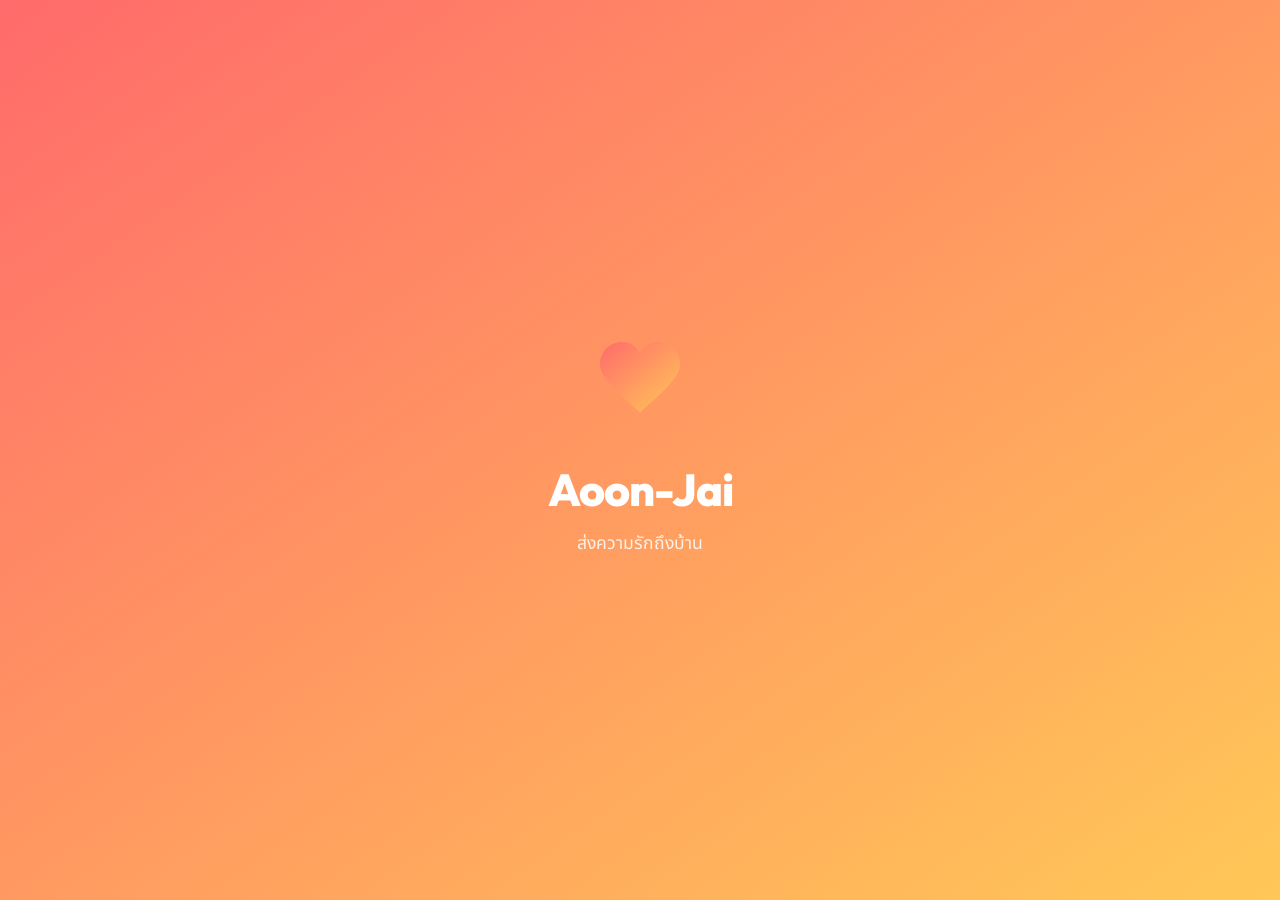
==== commit 444f2c5e: "aunjai" ====
--- a/index.html
+++ b/index.html
@@ -4,9 +4,9 @@
 <head>
     <meta charset="UTF-8">
     <meta name="viewport" content="width=device-width, initial-scale=1.0">
-    <title>HeartLink — ส่งความรักถึงบ้าน</title>
+    <title>Aoon-Jai — ส่งความรักถึงบ้าน</title>
     <meta name="description"
-        content="HeartLink connects Thai families with elderly parents through emotional content — videos, voice messages, and photos delivered automatically.">
+        content="Aoon-Jai connects Thai families with elderly parents through emotional content — videos, voice messages, and photos delivered automatically.">
     <link rel="preconnect" href="https://fonts.googleapis.com">
     <link rel="preconnect" href="https://fonts.gstatic.com" crossorigin>
     <link
@@ -32,7 +32,7 @@
                     </defs>
                 </svg>
             </div>
-            <h1 class="splash-title">HeartLink</h1>
+            <h1 class="splash-title">Aoon-Jai</h1>
             <p class="splash-subtitle">ส่งความรักถึงบ้าน</p>
         </div>
     </div>
@@ -56,7 +56,7 @@
                         </defs>
                     </svg>
                 </div>
-                <span class="nav-brand">HeartLink</span>
+                <span class="nav-brand">Aoon-Jai</span>
             </div>
             <div class="nav-right">
                 <div class="streak-badge" id="streak-badge">
--- a/styles.css
+++ b/styles.css
@@ -1,5 +1,5 @@
 /* ============================================================
-   HeartLink Family MVP — Warm Embrace Design System
+   Aoon-Jai Family MVP — Warm Embrace Design System
    ============================================================
    Palette: Coral + Gold + Cream (emotional warmth)
    Typography: Outfit + Noto Sans Thai
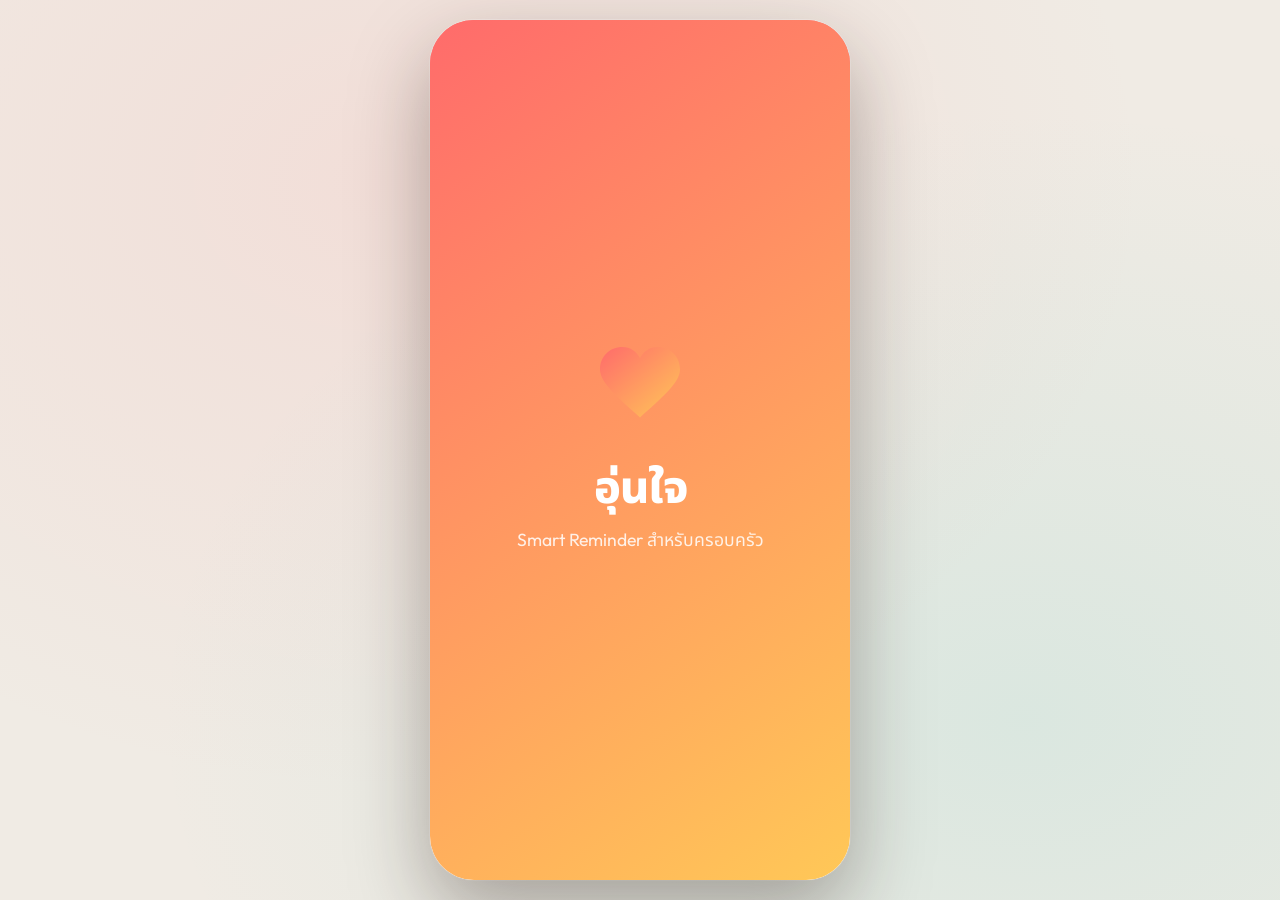
==== commit 78f5a4ab: "new" ====
--- a/index.html
+++ b/index.html
@@ -2,341 +2,2627 @@
 <html lang="th">
 
 <head>
-    <meta charset="UTF-8">
-    <meta name="viewport" content="width=device-width, initial-scale=1.0">
-    <title>Aoon-Jai — ส่งความรักถึงบ้าน</title>
-    <meta name="description"
-        content="Aoon-Jai connects Thai families with elderly parents through emotional content — videos, voice messages, and photos delivered automatically.">
-    <link rel="preconnect" href="https://fonts.googleapis.com">
-    <link rel="preconnect" href="https://fonts.gstatic.com" crossorigin>
-    <link
-        href="https://fonts.googleapis.com/css2?family=Outfit:wght@300;400;500;600;700;800&family=Noto+Sans+Thai:wght@300;400;500;600;700&display=swap"
-        rel="stylesheet">
-    <link rel="stylesheet" href="styles.css">
+  <meta charset="UTF-8">
+  <meta name="viewport" content="width=device-width, initial-scale=1.0, viewport-fit=cover">
+  <title>อุ่นใจ — Family App</title>
+  <link rel="preconnect" href="https://fonts.googleapis.com">
+  <link
+    href="https://fonts.googleapis.com/css2?family=Outfit:wght@300;400;500;600;700;800&family=Noto+Sans+Thai:wght@300;400;500;600;700&display=swap"
+    rel="stylesheet">
+  <style>
+    :root {
+      --cream: #FFF8F0;
+      --warm: #FFFDF9;
+      --amber: #FFC857;
+      --amber-l: #FFE6A8;
+      --amber-d: #E6B04E;
+      --terra: #FF6B6B;
+      --sage: #4ECDC4;
+      --sage-l: #E0F5F3;
+      --brown: #FF6B6B;
+      --brown-2: #E85555;
+      --brown-l: #FF8A8A;
+      --text: #2E261E;
+      --text-2: #6B5E50;
+      --text-3: #A89A8A;
+      --border: #E0D8CE;
+      --card: #FFFDF9;
+      --shadow-sm: 0 2px 8px rgba(110, 80, 50, 0.08);
+      --shadow: 0 4px 20px rgba(110, 80, 50, 0.12);
+      --shadow-lg: 0 8px 40px rgba(110, 80, 50, 0.18);
+      --safe-top: env(safe-area-inset-top, 0px);
+      --safe-bottom: env(safe-area-inset-bottom, 0px);
+    }
+
+    * {
+      margin: 0;
+      padding: 0;
+      box-sizing: border-box;
+      -webkit-tap-highlight-color: transparent;
+    }
+
+    html,
+    body {
+      height: 100%;
+      font-family: 'Outfit', 'Noto Sans Thai', sans-serif;
+      background: #FFF0E0;
+      overflow: hidden;
+    }
+
+    
+    /* ── SPLASH SCREEN ── */
+    .splash {
+      position: absolute;
+      inset: 0;
+      z-index: 9999;
+      background: linear-gradient(145deg, var(--terra) 0%, var(--amber) 100%);
+      display: flex;
+      align-items: center;
+      justify-content: center;
+      transition: opacity 0.6s ease, transform 0.6s ease;
+    }
+
+    .splash.fade-out {
+      opacity: 0;
+      transform: scale(1.05);
+      pointer-events: none;
+    }
+
+    .splash-content {
+      text-align: center;
+      animation: splashEntry 0.8s cubic-bezier(0.34, 1.56, 0.64, 1) forwards;
+    }
+
+    .splash-heart {
+      margin-bottom: 24px;
+      animation: heartBeat 1.2s ease-in-out infinite;
+    }
+
+    .splash-title {
+      font-family: 'Outfit', 'Noto Sans Thai', sans-serif;
+      font-size: 2.8rem;
+      font-weight: 800;
+      color: #fff;
+      letter-spacing: -1px;
+      margin-bottom: 4px;
+    }
+
+    .splash-subtitle {
+      font-size: 1.1rem;
+      color: rgba(255, 255, 255, 0.85);
+      font-weight: 400;
+      font-family: 'Outfit', 'Noto Sans Thai', sans-serif;
+    }
+
+    @keyframes splashEntry {
+      from { opacity: 0; transform: translateY(30px) scale(0.9); }
+      to { opacity: 1; transform: translateY(0) scale(1); }
+    }
+
+    @keyframes heartBeat {
+      0%, 100% { transform: scale(1); }
+      15% { transform: scale(1.15); }
+      30% { transform: scale(1); }
+      45% { transform: scale(1.1); }
+    }
+
+    /* ── PHONE SHELL (desktop preview) ── */
+    .shell {
+      width: 100%;
+      height: 100%;
+      display: flex;
+      align-items: center;
+      justify-content: center;
+      background: radial-gradient(ellipse at 30% 20%, #FF8A8A22, transparent 60%),
+        radial-gradient(ellipse at 80% 80%, #4ECDC422, transparent 60%),
+        #F0EBE4;
+    }
+
+    .phone {
+      width: min(420px, 100%);
+      height: min(860px, 100%);
+      background: var(--cream);
+      border-radius: clamp(0px, 4vw, 44px);
+      overflow: hidden;
+      display: flex;
+      flex-direction: column;
+      position: relative;
+      box-shadow: 0 32px 80px rgba(44, 24, 16, .35), 0 0 0 1px rgba(255, 255, 255, .3);
+    }
+
+    /* ── STATUS BAR ── */
+    .status-bar {
+      background: var(--brown);
+      padding: calc(var(--safe-top) + 10px) 20px 10px;
+      display: flex;
+      align-items: center;
+      justify-content: space-between;
+      flex-shrink: 0;
+    }
+
+    .status-time {
+      font-size: 13px;
+      font-weight: 700;
+      color: white;
+    }
+
+    .status-icons {
+      display: flex;
+      gap: 6px;
+      align-items: center;
+    }
+
+    .status-icons span {
+      font-size: 12px;
+      color: rgba(255, 255, 255, .8);
+    }
+
+    /* ── APP HEADER ── */
+    .app-header {
+      background: var(--brown);
+      padding: 0 20px 16px;
+      flex-shrink: 0;
+    }
+
+    .header-row {
+      display: flex;
+      align-items: center;
+      gap: 12px;
+    }
+
+    .header-back {
+      width: 32px;
+      height: 32px;
+      border-radius: 50%;
+      background: rgba(255, 255, 255, .12);
+      border: none;
+      color: white;
+      font-size: 16px;
+      display: flex;
+      align-items: center;
+      justify-content: center;
+      cursor: pointer;
+      flex-shrink: 0;
+      transition: background .2s;
+    }
+
+    .header-back:hover {
+      background: rgba(255, 255, 255, .2);
+    }
+
+    .header-title {
+      font-family: 'Outfit', 'Noto Sans Thai', sans-serif;
+      font-size: 16px;
+      font-weight: 700;
+      color: white;
+      flex: 1;
+    }
+
+    .header-subtitle {
+      font-size: 11px;
+      color: rgba(255, 255, 255, .5);
+      margin-top: 1px;
+    }
+
+    .header-avatar {
+      width: 36px;
+      height: 36px;
+      border-radius: 50%;
+      background: linear-gradient(135deg, var(--amber), var(--terra));
+      display: flex;
+      align-items: center;
+      justify-content: center;
+      font-size: 15px;
+      flex-shrink: 0;
+      border: 2px solid rgba(255, 255, 255, .25);
+    }
+
+    /* ── BOTTOM NAV ── */
+    .bottom-nav {
+      background: var(--card);
+      border-top: 1px solid var(--border);
+      display: flex;
+      padding: 8px 0 calc(var(--safe-bottom) + 8px);
+      flex-shrink: 0;
+      position: relative;
+      z-index: 10;
+    }
+
+    .nav-tab {
+      flex: 1;
+      display: flex;
+      flex-direction: column;
+      align-items: center;
+      gap: 3px;
+      cursor: pointer;
+      padding: 4px 0;
+      transition: all .2s;
+      border: none;
+      background: transparent;
+      font-family: 'Outfit', 'Noto Sans Thai', sans-serif;
+    }
+
+    .nav-tab .ni {
+      font-size: 21px;
+    }
+
+    .nav-tab .nl {
+      font-size: 10px;
+      color: var(--text-3);
+      font-weight: 500;
+    }
+
+    .nav-tab.active .nl {
+      color: var(--amber-d);
+      font-weight: 700;
+    }
+
+    .nav-badge {
+      position: absolute;
+      top: -3px;
+      right: -3px;
+      width: 16px;
+      height: 16px;
+      background: var(--terra);
+      border-radius: 50%;
+      border: 2px solid var(--card);
+      font-size: 9px;
+      font-weight: 700;
+      color: white;
+      display: flex;
+      align-items: center;
+      justify-content: center;
+    }
+
+    .nav-icon-wrap {
+      position: relative;
+    }
+
+    /* ── SCREENS ── */
+    .screen {
+      display: none;
+      flex: 1;
+      overflow: hidden;
+      flex-direction: column;
+    }
+
+    .screen.active {
+      display: flex;
+    }
+
+    /* ── SCROLL AREA ── */
+    .scroll-area {
+      flex: 1;
+      overflow-y: auto;
+      overflow-x: hidden;
+      -webkit-overflow-scrolling: touch;
+      scrollbar-width: none;
+    }
+
+    .scroll-area::-webkit-scrollbar {
+      display: none;
+    }
+
+    /* ══════════════════════════
+   HOME SCREEN
+══════════════════════════ */
+    .home-header-bg {
+      background: var(--brown);
+      padding: 16px 20px 28px;
+      flex-shrink: 0;
+    }
+
+    .elder-card {
+      background: rgba(255, 255, 255, .1);
+      border-radius: 16px;
+      padding: 14px 16px;
+      display: flex;
+      align-items: center;
+      gap: 12px;
+      border: 1px solid rgba(255, 255, 255, .15);
+    }
+
+    .elder-ava {
+      width: 48px;
+      height: 48px;
+      border-radius: 50%;
+      background: linear-gradient(135deg, var(--sage), var(--sage-l));
+      display: flex;
+      align-items: center;
+      justify-content: center;
+      font-size: 22px;
+      flex-shrink: 0;
+      border: 2px solid rgba(255, 255, 255, .3);
+    }
+
+    .elder-detail .en {
+      font-size: 15px;
+      font-weight: 700;
+      color: white;
+    }
+
+    .elder-detail .es {
+      font-size: 11px;
+      color: rgba(255, 255, 255, .55);
+      margin-top: 3px;
+      display: flex;
+      align-items: center;
+      gap: 5px;
+    }
+
+    .online-dot {
+      width: 7px;
+      height: 7px;
+      border-radius: 50%;
+      background: #5AC77A;
+      animation: blink 2s infinite;
+    }
+
+    @keyframes blink {
+
+      0%,
+      100% {
+        opacity: 1
+      }
+
+      50% {
+        opacity: .3
+      }
+    }
+
+    .home-body {
+      padding: 20px 16px 16px;
+    }
+
+    /* Stat pills */
+    .stat-row {
+      display: grid;
+      grid-template-columns: 1fr 1fr;
+      gap: 10px;
+      margin-bottom: 18px;
+    }
+
+    .stat-pill {
+      background: var(--card);
+      border: 1px solid var(--border);
+      border-radius: 16px;
+      padding: 14px;
+      display: flex;
+      flex-direction: column;
+      gap: 6px;
+      box-shadow: var(--shadow-sm);
+      cursor: pointer;
+      transition: transform .15s, box-shadow .15s;
+    }
+
+    .stat-pill:active {
+      transform: scale(.97);
+    }
+
+    .stat-pill-top {
+      display: flex;
+      justify-content: space-between;
+      align-items: flex-start;
+    }
+
+    .sp-icon {
+      width: 36px;
+      height: 36px;
+      border-radius: 10px;
+      display: flex;
+      align-items: center;
+      justify-content: center;
+      font-size: 18px;
+    }
+
+    .sp-icon.or {
+      background: rgba(232, 160, 74, .15);
+    }
+
+    .sp-icon.gr {
+      background: rgba(122, 158, 126, .15);
+    }
+
+    .sp-icon.re {
+      background: rgba(201, 97, 74, .15);
+    }
+
+    .sp-icon.bl {
+      background: rgba(100, 149, 200, .15);
+    }
+
+    .sp-badge {
+      font-size: 10px;
+      padding: 2px 7px;
+      border-radius: 8px;
+      font-weight: 700;
+    }
+
+    .badge-ok {
+      background: rgba(90, 199, 122, .12);
+      color: #2E7D4F;
+    }
+
+    .badge-warn {
+      background: rgba(232, 160, 74, .12);
+      color: var(--amber-d);
+    }
+
+    .badge-alert {
+      background: rgba(201, 97, 74, .12);
+      color: var(--terra);
+    }
+
+    .sp-num {
+      font-family: 'Outfit', 'Noto Sans Thai', sans-serif;
+      font-size: 24px;
+      font-weight: 700;
+      color: var(--text);
+      line-height: 1;
+    }
+
+    .sp-label {
+      font-size: 11px;
+      color: var(--text-3);
+    }
+
+    /* Alert banner */
+    .alert-banner {
+      background: rgba(201, 97, 74, .08);
+      border: 1px solid rgba(201, 97, 74, .25);
+      border-radius: 14px;
+      padding: 12px 14px;
+      display: flex;
+      align-items: center;
+      gap: 10px;
+      margin-bottom: 18px;
+      cursor: pointer;
+      transition: background .2s;
+    }
+
+    .alert-banner:active {
+      background: rgba(201, 97, 74, .14);
+    }
+
+    .ab-icon {
+      font-size: 22px;
+      flex-shrink: 0;
+    }
+
+    .ab-text .at {
+      font-size: 13px;
+      font-weight: 700;
+      color: var(--terra);
+    }
+
+    .ab-text .as {
+      font-size: 11px;
+      color: var(--text-2);
+      margin-top: 2px;
+    }
+
+    .ab-arr {
+      margin-left: auto;
+      color: var(--terra);
+      font-size: 16px;
+      flex-shrink: 0;
+    }
+
+    /* Section heading */
+    .sec-head {
+      display: flex;
+      align-items: center;
+      justify-content: space-between;
+      margin-bottom: 12px;
+      margin-top: 4px;
+    }
+
+    .sec-title {
+      font-family: 'Outfit', 'Noto Sans Thai', sans-serif;
+      font-size: 15px;
+      font-weight: 700;
+      color: var(--text);
+      display: flex;
+      align-items: center;
+      gap: 6px;
+    }
+
+    .sec-more {
+      font-size: 12px;
+      color: var(--amber-d);
+      font-weight: 600;
+      cursor: pointer;
+    }
+
+    /* Timeline mini */
+    .tl {
+      display: flex;
+      flex-direction: column;
+      gap: 0;
+    }
+
+    .tl-row {
+      display: flex;
+      gap: 12px;
+      padding: 8px 0;
+      position: relative;
+    }
+
+    .tl-row:not(:last-child)::after {
+      content: '';
+      position: absolute;
+      left: 31px;
+      top: 34px;
+      bottom: -4px;
+      width: 1px;
+      background: var(--border);
+    }
+
+    .tl-t {
+      font-size: 10px;
+      color: var(--text-3);
+      width: 36px;
+      text-align: right;
+      padding-top: 8px;
+      flex-shrink: 0;
+      font-weight: 600;
+    }
+
+    .tl-d {
+      width: 18px;
+      height: 18px;
+      border-radius: 50%;
+      margin-top: 6px;
+      flex-shrink: 0;
+      display: flex;
+      align-items: center;
+      justify-content: center;
+      font-size: 9px;
+      font-weight: 700;
+    }
+
+    .tl-d.done {
+      background: var(--sage);
+      color: white;
+    }
+
+    .tl-d.miss {
+      background: var(--terra);
+      color: white;
+    }
+
+    .tl-d.pend {
+      background: var(--amber-l);
+      color: white;
+    }
+
+    .tl-d.up {
+      background: var(--border);
+      color: var(--text-3);
+    }
+
+    .tl-c {
+      flex: 1;
+      background: var(--cream);
+      border-radius: 12px;
+      padding: 8px 12px;
+    }
+
+    .tl-c.done {
+      border-left: 3px solid var(--sage);
+    }
+
+    .tl-c.miss {
+      border-left: 3px solid var(--terra);
+    }
+
+    .tl-c.pend {
+      border-left: 3px solid var(--amber);
+    }
+
+    .tl-c.up {
+      border-left: 3px solid var(--border);
+    }
+
+    .tl-name {
+      font-size: 13px;
+      font-weight: 600;
+      color: var(--text);
+    }
+
+    .tl-sub {
+      font-size: 11px;
+      color: var(--text-3);
+      margin-top: 1px;
+    }
+
+    .tl-tag {
+      display: inline-block;
+      font-size: 10px;
+      font-weight: 700;
+      padding: 2px 7px;
+      border-radius: 6px;
+      margin-top: 4px;
+    }
+
+    .t-done {
+      background: rgba(122, 158, 126, .14);
+      color: var(--sage);
+    }
+
+    .t-miss {
+      background: rgba(201, 97, 74, .1);
+      color: var(--terra);
+    }
+
+    .t-pend {
+      background: rgba(232, 160, 74, .12);
+      color: var(--amber-d);
+    }
+
+    .t-up {
+      background: rgba(150, 150, 150, .1);
+      color: var(--text-3);
+    }
+
+    /* ══════════════════════════
+   CHAT SCREEN
+══════════════════════════ */
+    .chat-header {
+      background: var(--brown);
+      padding: 0 16px 14px;
+      flex-shrink: 0;
+    }
+
+    .chat-header-row {
+      display: flex;
+      align-items: center;
+      gap: 10px;
+    }
+
+    .chat-ava {
+      width: 40px;
+      height: 40px;
+      border-radius: 50%;
+      background: linear-gradient(135deg, var(--sage), var(--sage-l));
+      display: flex;
+      align-items: center;
+      justify-content: center;
+      font-size: 18px;
+      flex-shrink: 0;
+      border: 2px solid rgba(255, 255, 255, .25);
+    }
+
+    .chat-hinfo {
+      flex: 1;
+    }
+
+    .chat-hname {
+      font-size: 15px;
+      font-weight: 700;
+      color: white;
+    }
+
+    .chat-hstatus {
+      font-size: 11px;
+      color: rgba(255, 255, 255, .55);
+      display: flex;
+      align-items: center;
+      gap: 4px;
+      margin-top: 2px;
+    }
+
+    .chat-hmenu {
+      width: 34px;
+      height: 34px;
+      border-radius: 50%;
+      background: rgba(255, 255, 255, .12);
+      border: none;
+      color: white;
+      font-size: 18px;
+      display: flex;
+      align-items: center;
+      justify-content: center;
+      cursor: pointer;
+    }
+
+    /* Chat messages area */
+    .chat-messages {
+      flex: 1;
+      overflow-y: auto;
+      overflow-x: hidden;
+      -webkit-overflow-scrolling: touch;
+      scrollbar-width: none;
+      padding: 16px 14px 10px;
+      display: flex;
+      flex-direction: column;
+      gap: 6px;
+      background: linear-gradient(180deg, #f7eee3 0%, var(--cream) 100%);
+    }
+
+    .chat-messages::-webkit-scrollbar {
+      display: none;
+    }
+
+    /* Date divider */
+    .date-div {
+      display: flex;
+      align-items: center;
+      gap: 8px;
+      margin: 8px 0;
+    }
+
+    .date-div::before,
+    .date-div::after {
+      content: '';
+      flex: 1;
+      height: 1px;
+      background: var(--border);
+    }
+
+    .date-div span {
+      font-size: 11px;
+      color: var(--text-3);
+      font-weight: 600;
+      background: rgba(232, 160, 74, .12);
+      padding: 3px 10px;
+      border-radius: 20px;
+      flex-shrink: 0;
+    }
+
+    /* Bubble base */
+    .bubble-wrap {
+      display: flex;
+      flex-direction: column;
+      max-width: 78%;
+      animation: fadeUp .25s ease;
+    }
+
+    @keyframes fadeUp {
+      from {
+        opacity: 0;
+        transform: translateY(6px);
+      }
+
+      to {
+        opacity: 1;
+        transform: translateY(0);
+      }
+    }
+
+    .bubble-wrap.them {
+      align-self: flex-start;
+      align-items: flex-start;
+    }
+
+    .bubble-wrap.me {
+      align-self: flex-end;
+      align-items: flex-end;
+    }
+
+    .bubble-row {
+      display: flex;
+      align-items: flex-end;
+      gap: 6px;
+    }
+
+    .bubble-wrap.them .bubble-row {
+      flex-direction: row;
+    }
+
+    .bubble-wrap.me .bubble-row {
+      flex-direction: row-reverse;
+    }
+
+    .b-ava {
+      width: 28px;
+      height: 28px;
+      border-radius: 50%;
+      display: flex;
+      align-items: center;
+      justify-content: center;
+      font-size: 13px;
+      flex-shrink: 0;
+      margin-bottom: 2px;
+    }
+
+    .b-ava.elder {
+      background: linear-gradient(135deg, var(--sage), var(--sage-l));
+    }
+
+    .b-ava.me {
+      background: linear-gradient(135deg, var(--amber), var(--amber-d));
+    }
+
+    /* Text bubble */
+    .bubble {
+      padding: 10px 14px;
+      font-size: 14px;
+      line-height: 1.5;
+      color: var(--text);
+      position: relative;
+      word-break: break-word;
+    }
+
+    .bubble-wrap.them .bubble {
+      background: var(--card);
+      border-radius: 4px 18px 18px 18px;
+      border: 1px solid var(--border);
+      box-shadow: var(--shadow-sm);
+    }
+
+    .bubble-wrap.me .bubble {
+      background: var(--brown);
+      color: white;
+      border-radius: 18px 4px 18px 18px;
+      box-shadow: var(--shadow-sm);
+    }
+
+    /* Image bubble */
+    .img-bubble {
+      border-radius: 16px;
+      overflow: hidden;
+      max-width: 200px;
+      cursor: pointer;
+      box-shadow: var(--shadow);
+      position: relative;
+    }
+
+    .img-bubble img {
+      width: 100%;
+      display: block;
+    }
+
+    .bubble-wrap.them .img-bubble {
+      border-radius: 4px 16px 16px 16px;
+    }
+
+    .bubble-wrap.me .img-bubble {
+      border-radius: 16px 4px 16px 16px;
+    }
+
+    /* Voice bubble */
+    .voice-bubble {
+      background: var(--card);
+      border: 1px solid var(--border);
+      border-radius: 4px 18px 18px 18px;
+      padding: 10px 14px;
+      display: flex;
+      align-items: center;
+      gap: 10px;
+      min-width: 180px;
+      box-shadow: var(--shadow-sm);
+      cursor: pointer;
+      transition: background .2s;
+    }
+
+    .voice-bubble:active {
+      background: rgba(232, 160, 74, .08);
+    }
+
+    .vb-play {
+      width: 34px;
+      height: 34px;
+      border-radius: 50%;
+      background: var(--amber);
+      color: white;
+      border: none;
+      display: flex;
+      align-items: center;
+      justify-content: center;
+      font-size: 12px;
+      flex-shrink: 0;
+      cursor: pointer;
+      transition: background .2s, transform .15s;
+    }
+
+    .vb-play:active {
+      transform: scale(.92);
+      background: var(--amber-d);
+    }
+
+    .vb-wave {
+      flex: 1;
+      height: 28px;
+      display: flex;
+      align-items: center;
+      gap: 2px;
+      overflow: hidden;
+    }
+
+    .vb-bar {
+      width: 3px;
+      border-radius: 2px;
+      background: var(--amber-l);
+      flex-shrink: 0;
+    }
+
+    .vb-dur {
+      font-size: 11px;
+      color: var(--text-3);
+      flex-shrink: 0;
+      font-weight: 600;
+    }
+
+    /* Bubble time & status */
+    .bubble-meta {
+      font-size: 10px;
+      color: var(--text-3);
+      margin-top: 3px;
+      padding: 0 4px;
+      display: flex;
+      align-items: center;
+      gap: 4px;
+    }
+
+    .bubble-wrap.me .bubble-meta {
+      justify-content: flex-end;
+    }
+
+    .read-tick {
+      font-size: 12px;
+      color: var(--sage);
+    }
+
+    .sender-name {
+      font-size: 11px;
+      color: var(--amber-d);
+      font-weight: 700;
+      margin-bottom: 3px;
+      padding-left: 4px;
+    }
+
+    /* System message */
+    .sys-msg {
+      align-self: center;
+      font-size: 11px;
+      color: var(--text-3);
+      background: rgba(200, 180, 160, .2);
+      padding: 4px 12px;
+      border-radius: 20px;
+      margin: 4px 0;
+    }
+
+    /* ── CHAT INPUT BAR ── */
+    .chat-input-bar {
+      background: var(--card);
+      border-top: 1px solid var(--border);
+      padding: 10px 12px calc(var(--safe-bottom) + 10px);
+      flex-shrink: 0;
+    }
+
+    .input-row {
+      display: flex;
+      align-items: flex-end;
+      gap: 8px;
+    }
+
+    .input-attach {
+      width: 38px;
+      height: 38px;
+      border-radius: 50%;
+      background: var(--cream);
+      border: 1.5px solid var(--border);
+      display: flex;
+      align-items: center;
+      justify-content: center;
+      font-size: 18px;
+      cursor: pointer;
+      flex-shrink: 0;
+      transition: all .2s;
+    }
+
+    .input-attach:active {
+      background: var(--border);
+    }
+
+    .input-wrap {
+      flex: 1;
+      position: relative;
+    }
+
+    .chat-input {
+      width: 100%;
+      background: var(--cream);
+      border: 1.5px solid var(--border);
+      border-radius: 22px;
+      padding: 9px 16px;
+      font-family: 'Outfit', 'Noto Sans Thai', sans-serif;
+      font-size: 14px;
+      color: var(--text);
+      resize: none;
+      outline: none;
+      line-height: 1.4;
+      max-height: 100px;
+      transition: border .2s;
+      display: block;
+    }
+
+    .chat-input:focus {
+      border-color: var(--amber);
+    }
+
+    .chat-input::placeholder {
+      color: var(--text-3);
+    }
+
+    .send-icon-btn {
+      width: 38px;
+      height: 38px;
+      border-radius: 50%;
+      background: var(--amber);
+      border: none;
+      color: white;
+      display: flex;
+      align-items: center;
+      justify-content: center;
+      font-size: 17px;
+      cursor: pointer;
+      flex-shrink: 0;
+      transition: all .2s;
+      box-shadow: 0 2px 8px rgba(232, 160, 74, .4);
+    }
+
+    .send-icon-btn:active {
+      transform: scale(.92);
+      background: var(--amber-d);
+    }
+
+    /* Attachment panel */
+    .attach-panel {
+      display: none;
+      padding: 12px 0 4px;
+    }
+
+    .attach-panel.open {
+      display: block;
+    }
+
+    .attach-opts {
+      display: flex;
+      gap: 12px;
+      overflow-x: auto;
+      scrollbar-width: none;
+      padding-bottom: 4px;
+    }
+
+    .attach-opts::-webkit-scrollbar {
+      display: none;
+    }
+
+    .attach-opt {
+      display: flex;
+      flex-direction: column;
+      align-items: center;
+      gap: 6px;
+      flex-shrink: 0;
+      cursor: pointer;
+    }
+
+    .ao-icon {
+      width: 52px;
+      height: 52px;
+      border-radius: 16px;
+      display: flex;
+      align-items: center;
+      justify-content: center;
+      font-size: 24px;
+      border: 1.5px solid var(--border);
+      transition: all .2s;
+    }
+
+    .ao-icon:active {
+      transform: scale(.93);
+    }
+
+    .ao-icon.photo {
+      background: rgba(232, 160, 74, .12);
+    }
+
+    .ao-icon.video {
+      background: rgba(122, 158, 126, .12);
+    }
+
+    .ao-icon.voice {
+      background: rgba(201, 97, 74, .12);
+    }
+
+    .ao-icon.remind {
+      background: rgba(100, 149, 200, .12);
+    }
+
+    .ao-label {
+      font-size: 10px;
+      color: var(--text-3);
+      font-weight: 600;
+    }
+
+    /* Voice recording overlay */
+    .voice-rec-overlay {
+      display: none;
+      position: absolute;
+      inset: 0;
+      background: rgba(74, 46, 30, .85);
+      z-index: 200;
+      flex-direction: column;
+      align-items: center;
+      justify-content: center;
+      gap: 16px;
+      border-radius: inherit;
+    }
+
+    .voice-rec-overlay.show {
+      display: flex;
+    }
+
+    .vro-wave {
+      display: flex;
+      align-items: center;
+      gap: 4px;
+      height: 40px;
+    }
+
+    .vro-bar {
+      width: 4px;
+      border-radius: 3px;
+      background: var(--amber-l);
+      animation: waveAnim 0.6s ease-in-out infinite;
+    }
+
+    .vro-bar:nth-child(1) {
+      height: 12px;
+      animation-delay: 0s;
+    }
+
+    .vro-bar:nth-child(2) {
+      height: 24px;
+      animation-delay: .1s;
+    }
+
+    .vro-bar:nth-child(3) {
+      height: 36px;
+      animation-delay: .2s;
+    }
+
+    .vro-bar:nth-child(4) {
+      height: 28px;
+      animation-delay: .15s;
+    }
+
+    .vro-bar:nth-child(5) {
+      height: 20px;
+      animation-delay: .05s;
+    }
+
+    .vro-bar:nth-child(6) {
+      height: 32px;
+      animation-delay: .25s;
+    }
+
+    .vro-bar:nth-child(7) {
+      height: 18px;
+      animation-delay: .1s;
+    }
+
+    @keyframes waveAnim {
+
+      0%,
+      100% {
+        transform: scaleY(1);
+      }
+
+      50% {
+        transform: scaleY(1.6);
+      }
+    }
+
+    .vro-text {
+      font-size: 14px;
+      color: white;
+      font-weight: 600;
+    }
+
+    .vro-timer {
+      font-size: 28px;
+      font-weight: 700;
+      color: var(--amber-l);
+      font-family: 'Outfit', 'Noto Sans Thai', sans-serif;
+    }
+
+    .vro-cancel {
+      background: rgba(255, 255, 255, .15);
+      color: white;
+      border: none;
+      padding: 10px 24px;
+      border-radius: 20px;
+      font-family: 'Outfit', 'Noto Sans Thai', sans-serif;
+      font-size: 13px;
+      font-weight: 600;
+      cursor: pointer;
+    }
+
+    /* ══════════════════════════
+   REMINDERS SCREEN
+══════════════════════════ */
+    .remind-body {
+      padding: 16px 14px 20px;
+    }
+
+    .remind-section {
+      margin-bottom: 20px;
+    }
+
+    .remind-sec-title {
+      font-size: 11px;
+      color: var(--text-3);
+      font-weight: 700;
+      text-transform: uppercase;
+      letter-spacing: 1px;
+      margin-bottom: 10px;
+    }
+
+    .remind-list {
+      display: flex;
+      flex-direction: column;
+      gap: 8px;
+    }
+
+    .remind-item {
+      background: var(--card);
+      border: 1px solid var(--border);
+      border-radius: 16px;
+      padding: 12px 14px;
+      display: flex;
+      align-items: center;
+      gap: 12px;
+      box-shadow: var(--shadow-sm);
+      transition: all .2s;
+    }
+
+    .ri-ic {
+      width: 42px;
+      height: 42px;
+      border-radius: 12px;
+      display: flex;
+      align-items: center;
+      justify-content: center;
+      font-size: 20px;
+      flex-shrink: 0;
+    }
+
+    .ri-med2 {
+      background: rgba(201, 97, 74, .1);
+    }
+
+    .ri-wat {
+      background: rgba(100, 149, 200, .1);
+    }
+
+    .ri-exe {
+      background: rgba(122, 158, 126, .1);
+    }
+
+    .ri-apt {
+      background: rgba(232, 160, 74, .1);
+    }
+
+    .ri-info {
+      flex: 1;
+    }
+
+    .ri-name {
+      font-size: 14px;
+      font-weight: 600;
+      color: var(--text);
+    }
+
+    .ri-time {
+      font-size: 11px;
+      color: var(--text-3);
+      margin-top: 2px;
+    }
+
+    .toggle {
+      width: 44px;
+      height: 25px;
+      border-radius: 13px;
+      background: var(--sage);
+      position: relative;
+      cursor: pointer;
+      flex-shrink: 0;
+      transition: background .25s;
+    }
+
+    .toggle.off {
+      background: var(--border);
+    }
+
+    .toggle-k {
+      position: absolute;
+      top: 3px;
+      left: 3px;
+      width: 19px;
+      height: 19px;
+      border-radius: 50%;
+      background: white;
+      transition: transform .25s;
+      box-shadow: 0 1px 4px rgba(0, 0, 0, .2);
+    }
+
+    .toggle.off .toggle-k {
+      transform: none;
+    }
+
+    .toggle:not(.off) .toggle-k {
+      transform: translateX(19px);
+    }
+
+    .add-remind-btn {
+      width: 100%;
+      padding: 14px;
+      background: linear-gradient(135deg, var(--amber), var(--amber-d));
+      border: none;
+      border-radius: 16px;
+      font-family: 'Outfit', 'Noto Sans Thai', sans-serif;
+      font-size: 15px;
+      font-weight: 700;
+      color: white;
+      cursor: pointer;
+      display: flex;
+      align-items: center;
+      justify-content: center;
+      gap: 8px;
+      box-shadow: 0 3px 12px rgba(232, 160, 74, .4);
+      transition: all .2s;
+      margin-top: 8px;
+    }
+
+    .add-remind-btn:active {
+      transform: scale(.98);
+    }
+
+    /* ══════════════════════════
+   STATS SCREEN
+══════════════════════════ */
+    .stats-body {
+      padding: 16px 14px 20px;
+    }
+
+    .stat-big-card {
+      background: var(--card);
+      border: 1px solid var(--border);
+      border-radius: 20px;
+      padding: 18px;
+      box-shadow: var(--shadow-sm);
+      margin-bottom: 14px;
+    }
+
+    .sbc-title {
+      font-family: 'Outfit', 'Noto Sans Thai', sans-serif;
+      font-size: 15px;
+      font-weight: 700;
+      color: var(--text);
+      margin-bottom: 14px;
+      display: flex;
+      align-items: center;
+      gap: 7px;
+    }
+
+    .prog-row {
+      display: flex;
+      flex-direction: column;
+      gap: 12px;
+    }
+
+    .prog-item {}
+
+    .prog-top {
+      display: flex;
+      justify-content: space-between;
+      font-size: 12px;
+      margin-bottom: 6px;
+    }
+
+    .prog-label {
+      color: var(--text-2);
+    }
+
+    .prog-val {
+      font-weight: 700;
+    }
+
+    .prog-val.g {
+      color: var(--sage);
+    }
+
+    .prog-val.o {
+      color: var(--amber-d);
+    }
+
+    .prog-val.r {
+      color: var(--terra);
+    }
+
+    .prog-bar {
+      height: 8px;
+      background: var(--border);
+      border-radius: 4px;
+      overflow: hidden;
+    }
+
+    .prog-fill {
+      height: 100%;
+      border-radius: 4px;
+      transition: width .8s ease;
+    }
+
+    .pf-g {
+      background: var(--sage);
+    }
+
+    .pf-o {
+      background: var(--amber);
+    }
+
+    .pf-r {
+      background: var(--terra);
+    }
+
+    /* Mini bar chart */
+    .bar-chart {
+      display: flex;
+      gap: 6px;
+      align-items: flex-end;
+      height: 70px;
+      padding-top: 10px;
+    }
+
+    .bc-col {
+      flex: 1;
+      display: flex;
+      flex-direction: column;
+      align-items: center;
+      gap: 4px;
+    }
+
+    .bc-bar {
+      width: 100%;
+      border-radius: 4px 4px 0 0;
+      min-height: 4px;
+      transition: height .5s;
+    }
+
+    .bc-label {
+      font-size: 9px;
+      color: var(--text-3);
+    }
+
+    /* ══════════════════════════
+   ADD REMINDER MODAL
+══════════════════════════ */
+    .modal-overlay {
+      display: none;
+      position: absolute;
+      inset: 0;
+      background: rgba(44, 24, 16, .5);
+      z-index: 100;
+      align-items: flex-end;
+      justify-content: center;
+      backdrop-filter: blur(4px);
+    }
+
+    .modal-overlay.open {
+      display: flex;
+    }
+
+    .modal-sheet {
+      background: var(--warm);
+      border-radius: 24px 24px 0 0;
+      padding: 20px 20px calc(var(--safe-bottom) + 24px);
+      width: 100%;
+      animation: slideUp .3s ease;
+      max-height: 85%;
+      overflow-y: auto;
+    }
+
+    @keyframes slideUp {
+      from {
+        transform: translateY(100%);
+      }
+
+      to {
+        transform: translateY(0);
+      }
+    }
+
+    .sheet-handle {
+      width: 36px;
+      height: 4px;
+      background: var(--border);
+      border-radius: 2px;
+      margin: 0 auto 18px;
+      cursor: pointer;
+    }
+
+    .sheet-title {
+      font-family: 'Outfit', 'Noto Sans Thai', sans-serif;
+      font-size: 17px;
+      font-weight: 700;
+      color: var(--text);
+      margin-bottom: 18px;
+      display: flex;
+      align-items: center;
+      gap: 8px;
+    }
+
+    .form-g {
+      margin-bottom: 14px;
+    }
+
+    .form-lbl {
+      font-size: 11px;
+      font-weight: 700;
+      color: var(--text-3);
+      text-transform: uppercase;
+      letter-spacing: .5px;
+      margin-bottom: 7px;
+      display: block;
+    }
+
+    .form-inp {
+      width: 100%;
+      background: var(--cream);
+      border: 1.5px solid var(--border);
+      border-radius: 12px;
+      padding: 11px 14px;
+      font-family: 'Outfit', 'Noto Sans Thai', sans-serif;
+      font-size: 14px;
+      color: var(--text);
+      outline: none;
+      transition: border .2s;
+    }
+
+    .form-inp:focus {
+      border-color: var(--amber);
+    }
+
+    .icon-grid {
+      display: flex;
+      gap: 8px;
+      flex-wrap: wrap;
+    }
+
+    .icon-chip {
+      width: 44px;
+      height: 44px;
+      border-radius: 12px;
+      background: var(--cream);
+      border: 1.5px solid var(--border);
+      display: flex;
+      align-items: center;
+      justify-content: center;
+      font-size: 20px;
+      cursor: pointer;
+      transition: all .2s;
+    }
+
+    .icon-chip.sel {
+      border-color: var(--amber);
+      background: rgba(232, 160, 74, .12);
+    }
+
+    .btn-row {
+      display: flex;
+      gap: 10px;
+      margin-top: 18px;
+    }
+
+    .btn-cancel2 {
+      flex: 1;
+      padding: 13px;
+      background: var(--cream);
+      border: 1.5px solid var(--border);
+      border-radius: 12px;
+      font-family: 'Outfit', 'Noto Sans Thai', sans-serif;
+      font-size: 14px;
+      font-weight: 600;
+      color: var(--text-2);
+      cursor: pointer;
+    }
+
+    .btn-save2 {
+      flex: 2;
+      padding: 13px;
+      background: var(--amber);
+      border: none;
+      border-radius: 12px;
+      font-family: 'Outfit', 'Noto Sans Thai', sans-serif;
+      font-size: 14px;
+      font-weight: 700;
+      color: white;
+      cursor: pointer;
+      box-shadow: 0 2px 8px rgba(232, 160, 74, .35);
+    }
+
+    /* ── TOAST ── */
+    .toast {
+      position: absolute;
+      bottom: 80px;
+      left: 50%;
+      transform: translateX(-50%) translateY(20px);
+      background: var(--brown);
+      color: white;
+      padding: 11px 20px;
+      border-radius: 24px;
+      font-size: 13px;
+      font-weight: 600;
+      box-shadow: var(--shadow-lg);
+      white-space: nowrap;
+      opacity: 0;
+      transition: all .3s;
+      pointer-events: none;
+      z-index: 999;
+    }
+
+    .toast.show {
+      opacity: 1;
+      transform: translateX(-50%) translateY(0);
+    }
+
+    /* ── MISC ── */
+    .mt8 {
+      margin-top: 8px;
+    }
+  </style>
 </head>
 
 <body>
-    <!-- ===== SPLASH SCREEN ===== -->
-    <div id="splash-screen" class="splash">
-        <div class="splash-content">
-            <div class="splash-heart" id="splash-heart">
-                <svg viewBox="0 0 100 100" width="80" height="80">
-                    <path
-                        d="M50 88 C25 65, 0 45, 0 28 C0 12, 12 0, 28 0 C38 0, 46 6, 50 14 C54 6, 62 0, 72 0 C88 0, 100 12, 100 28 C100 45, 75 65, 50 88Z"
-                        fill="url(#heartGrad)" />
-                    <defs>
-                        <linearGradient id="heartGrad" x1="0" y1="0" x2="1" y2="1">
-                            <stop offset="0%" stop-color="#FF6B6B" />
-                            <stop offset="100%" stop-color="#FFC857" />
-                        </linearGradient>
-                    </defs>
-                </svg>
-            </div>
-            <h1 class="splash-title">Aoon-Jai</h1>
-            <p class="splash-subtitle">ส่งความรักถึงบ้าน</p>
+  <div class="shell">
+    <div class="phone" id="app">
+
+      <!-- ===== SPLASH SCREEN ===== -->
+      <div id="splash-screen" class="splash">
+          <div class="splash-content">
+              <div class="splash-heart" id="splash-heart">
+                  <svg viewBox="0 0 100 100" width="80" height="80">
+                      <path
+                          d="M50 88 C25 65, 0 45, 0 28 C0 12, 12 0, 28 0 C38 0, 46 6, 50 14 C54 6, 62 0, 72 0 C88 0, 100 12, 100 28 C100 45, 75 65, 50 88Z"
+                          fill="url(#heartGrad)" />
+                      <defs>
+                          <linearGradient id="heartGrad" x1="0" y1="0" x2="1" y2="1">
+                              <stop offset="0%" stop-color="#FF6B6B" />
+                              <stop offset="100%" stop-color="#FFC857" />
+                          </linearGradient>
+                      </defs>
+                  </svg>
+              </div>
+              <h1 class="splash-title">อุ่นใจ</h1>
+              <p class="splash-subtitle">Smart Reminder สำหรับครอบครัว</p>
+          </div>
+      </div>
+
+
+      <!-- STATUS BAR -->
+      <div class="status-bar">
+        <div class="status-time">9:41</div>
+        <div class="status-icons">
+          <span>📶</span><span>🔋</span>
         </div>
+      </div>
+
+      <!-- ════════════════════
+       HOME SCREEN
+  ════════════════════ -->
+      <div class="screen active" id="screen-home">
+        <div class="home-header-bg">
+          <div
+            style="font-family:'Outfit', 'Noto Sans Thai', sans-serif; font-size:22px; font-weight:700; color:white; margin-bottom:4px;">
+            สวัสดีตอนเช้า 🌤️
+          </div>
+          <div style="font-size:12px; color:rgba(255,255,255,.5); margin-bottom:14px;">
+            พุธที่ 11 มีนาคม 2569
+          </div>
+          <div class="elder-card">
+            <div class="elder-ava">👵</div>
+            <div class="elder-detail">
+              <div class="en">คุณยายสมหมาย</div>
+              <div class="es">
+                <div class="online-dot"></div>
+                อุปกรณ์ออนไลน์ · ตื่นแล้ว 06:12 น.
+              </div>
+            </div>
+            <div
+              style="margin-left:auto; background:rgba(255,255,255,.15); border-radius:8px; padding:5px 10px; cursor:pointer;"
+              onclick="switchTab2('chat')">
+              <div style="font-size:11px; color:white; font-weight:600;">💬 แชท</div>
+            </div>
+          </div>
+        </div>
+
+        <div class="scroll-area">
+          <div class="home-body">
+            <!-- ALERT -->
+            <div class="alert-banner">
+              <div class="ab-icon">⚠️</div>
+              <div class="ab-text">
+                <div class="at">ยังไม่ได้ยืนยันการทานยา</div>
+                <div class="as">ยากลางวัน 12:00 น. — ไม่มีการตอบสนอง</div>
+              </div>
+              <div class="ab-arr">›</div>
+            </div>
+
+            <!-- STATS -->
+            <div class="sec-head">
+              <div class="sec-title">📊 สรุปวันนี้</div>
+            </div>
+            <div class="stat-row">
+              <div class="stat-pill">
+                <div class="stat-pill-top">
+                  <div class="sp-icon or">💊</div>
+                  <div class="sp-badge badge-warn">3/4</div>
+                </div>
+                <div class="sp-num">75%</div>
+                <div class="sp-label">ทานยาครบ</div>
+              </div>
+              <div class="stat-pill">
+                <div class="stat-pill-top">
+                  <div class="sp-icon gr">🤸</div>
+                  <div class="sp-badge badge-ok">ทำแล้ว</div>
+                </div>
+                <div class="sp-num">1/2</div>
+                <div class="sp-label">ออกกำลังกาย</div>
+              </div>
+              <div class="stat-pill" onclick="switchTab2('chat')">
+                <div class="stat-pill-top">
+                  <div class="sp-icon re">🎙️</div>
+                  <div class="sp-badge badge-alert">ใหม่!</div>
+                </div>
+                <div class="sp-num">2</div>
+                <div class="sp-label">ข้อความจากยาย</div>
+              </div>
+              <div class="stat-pill">
+                <div class="stat-pill-top">
+                  <div class="sp-icon bl">📅</div>
+                  <div class="sp-badge badge-warn">พรุ่งนี้</div>
+                </div>
+                <div class="sp-num">1</div>
+                <div class="sp-label">นัดหมาย</div>
+              </div>
+            </div>
+
+            <!-- TIMELINE -->
+            <div class="sec-head mt8">
+              <div class="sec-title">📋 กิจวัตรวันนี้</div>
+              <div class="sec-more">ดูทั้งหมด</div>
+            </div>
+            <div class="tl">
+              <div class="tl-row">
+                <div class="tl-t">07:00</div>
+                <div class="tl-d done">✓</div>
+                <div class="tl-c done">
+                  <div class="tl-name">💊 ทานยาเช้า</div>
+                  <div class="tl-sub">Amlodipine + Vitamin D</div>
+                  <div class="tl-tag t-done">ยืนยันแล้ว 07:04 น.</div>
+                </div>
+              </div>
+              <div class="tl-row">
+                <div class="tl-t">09:30</div>
+                <div class="tl-d done">✓</div>
+                <div class="tl-c done">
+                  <div class="tl-name">🤸 ออกกำลังกาย</div>
+                  <div class="tl-sub">ยืดเส้น 15 นาที</div>
+                  <div class="tl-tag t-done">ยืนยันแล้ว 09:47 น.</div>
+                </div>
+              </div>
+              <div class="tl-row">
+                <div class="tl-t">12:00</div>
+                <div class="tl-d miss">✗</div>
+                <div class="tl-c miss">
+                  <div class="tl-name">💊 ทานยากลางวัน</div>
+                  <div class="tl-sub">Metformin 500mg</div>
+                  <div class="tl-tag t-miss">ไม่มีการยืนยัน</div>
+                </div>
+              </div>
+              <div class="tl-row">
+                <div class="tl-t">14:00</div>
+                <div class="tl-d pend">○</div>
+                <div class="tl-c pend">
+                  <div class="tl-name">🥛 ดื่มน้ำ</div>
+                  <div class="tl-sub">น้ำเปล่าอย่างน้อย 1 แก้ว</div>
+                  <div class="tl-tag t-pend">รอการยืนยัน</div>
+                </div>
+              </div>
+              <div class="tl-row">
+                <div class="tl-t">18:00</div>
+                <div class="tl-d up">·</div>
+                <div class="tl-c up">
+                  <div class="tl-name">💊 ทานยาเย็น</div>
+                  <div class="tl-sub">Amlodipine 5mg</div>
+                  <div class="tl-tag t-up">ยังไม่ถึงเวลา</div>
+                </div>
+              </div>
+            </div>
+
+          </div>
+        </div>
+      </div>
+
+      <!-- ════════════════════
+       CHAT SCREEN
+  ════════════════════ -->
+      <div class="screen" id="screen-chat">
+        <div class="chat-header">
+          <div class="chat-header-row">
+            <div class="chat-ava">👵</div>
+            <div class="chat-hinfo">
+              <div class="chat-hname">คุณยายสมหมาย</div>
+              <div class="chat-hstatus">
+                <div class="online-dot"></div> ออนไลน์อยู่
+              </div>
+            </div>
+            <button class="chat-hmenu">⋯</button>
+          </div>
+        </div>
+
+        <!-- MESSAGES -->
+        <div class="chat-messages" id="chatMessages">
+
+          <div class="date-div"><span>วันอาทิตย์ 9 มี.ค.</span></div>
+
+          <!-- them: voice -->
+          <div class="bubble-wrap them">
+            <div class="sender-name">คุณยายสมหมาย</div>
+            <div class="bubble-row">
+              <div class="b-ava elder">👵</div>
+              <div class="voice-bubble" onclick="playVoice(this)">
+                <button class="vb-play">▶</button>
+                <div class="vb-wave" id="wave1">
+                  <div class="vb-bar" style="height:8px"></div>
+                  <div class="vb-bar" style="height:18px"></div>
+                  <div class="vb-bar" style="height:26px"></div>
+                  <div class="vb-bar" style="height:14px"></div>
+                  <div class="vb-bar" style="height:22px"></div>
+                  <div class="vb-bar" style="height:10px"></div>
+                  <div class="vb-bar" style="height:20px"></div>
+                  <div class="vb-bar" style="height:16px"></div>
+                  <div class="vb-bar" style="height:24px"></div>
+                  <div class="vb-bar" style="height:8px"></div>
+                  <div class="vb-bar" style="height:18px"></div>
+                  <div class="vb-bar" style="height:12px"></div>
+                </div>
+                <div class="vb-dur">0:14</div>
+              </div>
+            </div>
+            <div class="bubble-meta">20:14</div>
+          </div>
+
+          <!-- me: text -->
+          <div class="bubble-wrap me">
+            <div class="bubble-row">
+              <div class="bubble">รับทราบแล้วนะคะยาย หนูจะแจ้งเตือนให้นะคะ 💛</div>
+              <div class="b-ava me">ม</div>
+            </div>
+            <div class="bubble-meta">20:16 <span class="read-tick">✓✓</span></div>
+          </div>
+
+          <!-- them: image -->
+          <div class="bubble-wrap them">
+            <div class="bubble-row">
+              <div class="b-ava elder">👵</div>
+              <div class="img-bubble">
+                <div
+                  style="width:200px; height:140px; background:linear-gradient(135deg,#d4c5b2,#c5b09a); display:flex; align-items:center; justify-content:center; flex-direction:column; gap:8px;">
+                  <div style="font-size:36px;">🌺</div>
+                  <div style="font-size:12px; color:#6b5040; font-weight:600;">ดอกไม้หน้าบ้าน</div>
+                </div>
+              </div>
+            </div>
+            <div class="bubble-meta">20:18</div>
+          </div>
+
+          <!-- me: text -->
+          <div class="bubble-wrap me">
+            <div class="bubble-row">
+              <div class="bubble">ว้าว สวยมากเลยนะคะยาย 😍🌸</div>
+              <div class="b-ava me">ม</div>
+            </div>
+            <div class="bubble-meta">20:19 <span class="read-tick">✓✓</span></div>
+          </div>
+
+          <div class="date-div"><span>เมื่อวาน</span></div>
+
+          <!-- me: image -->
+          <div class="bubble-wrap me">
+            <div class="bubble-row">
+              <div class="bubble">ยายดูคลิปออกกำลังกายนี้ได้เลยนะคะ หนูส่งให้ผ่านอุปกรณ์แล้ว 🤸</div>
+              <div class="b-ava me">ม</div>
+            </div>
+            <div class="bubble-meta">09:30 <span class="read-tick">✓✓</span></div>
+          </div>
+
+          <!-- them: text -->
+          <div class="bubble-wrap them">
+            <div class="bubble-row">
+              <div class="b-ava elder">👵</div>
+              <div class="bubble">ขอบคุณนะลูก ยายทำตามได้เลย ดีมากเลย 😊</div>
+            </div>
+            <div class="bubble-meta">09:45</div>
+          </div>
+
+          <div class="sys-msg">📋 แจ้งเตือน: คุณยายยืนยันการทานยาเช้าแล้ว ✓</div>
+
+          <!-- them: voice -->
+          <div class="bubble-wrap them">
+            <div class="sender-name">คุณยายสมหมาย</div>
+            <div class="bubble-row">
+              <div class="b-ava elder">👵</div>
+              <div class="voice-bubble" onclick="playVoice(this)">
+                <button class="vb-play">▶</button>
+                <div class="vb-wave">
+                  <div class="vb-bar" style="height:12px"></div>
+                  <div class="vb-bar" style="height:20px"></div>
+                  <div class="vb-bar" style="height:16px"></div>
+                  <div class="vb-bar" style="height:24px"></div>
+                  <div class="vb-bar" style="height:10px"></div>
+                  <div class="vb-bar" style="height:18px"></div>
+                  <div class="vb-bar" style="height:22px"></div>
+                  <div class="vb-bar" style="height:8px"></div>
+                  <div class="vb-bar" style="height:14px"></div>
+                  <div class="vb-bar" style="height:20px"></div>
+                  <div class="vb-bar" style="height:16px"></div>
+                  <div class="vb-bar" style="height:12px"></div>
+                </div>
+                <div class="vb-dur">0:08</div>
+              </div>
+            </div>
+            <div class="bubble-meta">14:22 · ยังไม่ฟัง</div>
+          </div>
+
+          <div class="date-div"><span>วันนี้</span></div>
+
+          <!-- them: voice (unread) -->
+          <div class="bubble-wrap them">
+            <div class="sender-name">คุณยายสมหมาย</div>
+            <div class="bubble-row">
+              <div class="b-ava elder">👵</div>
+              <div class="voice-bubble" onclick="playVoice(this)">
+                <button class="vb-play">▶</button>
+                <div class="vb-wave">
+                  <div class="vb-bar" style="height:10px"></div>
+                  <div class="vb-bar" style="height:22px"></div>
+                  <div class="vb-bar" style="height:18px"></div>
+                  <div class="vb-bar" style="height:28px"></div>
+                  <div class="vb-bar" style="height:14px"></div>
+                  <div class="vb-bar" style="height:20px"></div>
+                  <div class="vb-bar" style="height:24px"></div>
+                  <div class="vb-bar" style="height:12px"></div>
+                  <div class="vb-bar" style="height:18px"></div>
+                  <div class="vb-bar" style="height:22px"></div>
+                  <div class="vb-bar" style="height:10px"></div>
+                  <div class="vb-bar" style="height:16px"></div>
+                </div>
+                <div class="vb-dur">0:22</div>
+              </div>
+            </div>
+            <div class="bubble-meta" style="color:var(--amber-d); font-weight:700;">10:32 · ยังไม่ฟัง 🔴</div>
+          </div>
+
+          <div class="sys-msg">📋 แจ้งเตือน: คุณยายยืนยันการออกกำลังกายแล้ว ✓</div>
+
+        </div>
+
+        <!-- INPUT BAR -->
+        <div class="chat-input-bar">
+          <div class="attach-panel" id="attachPanel">
+            <div class="attach-opts">
+              <div class="attach-opt" onclick="sendPhoto()">
+                <div class="ao-icon photo">🖼️</div>
+                <div class="ao-label">รูปภาพ</div>
+              </div>
+              <div class="attach-opt" onclick="sendVideo()">
+                <div class="ao-icon video">🎬</div>
+                <div class="ao-label">วิดีโอ</div>
+              </div>
+              <div class="attach-opt" onclick="startVoiceRec()">
+                <div class="ao-icon voice">🎙️</div>
+                <div class="ao-label">เสียง</div>
+              </div>
+              <div class="attach-opt" onclick="sendRemind()">
+                <div class="ao-icon remind">⏰</div>
+                <div class="ao-label">การแจ้งเตือน</div>
+              </div>
+            </div>
+          </div>
+          <div class="input-row">
+            <div class="input-attach" id="attachBtn" onclick="toggleAttach()">＋</div>
+            <div class="input-wrap">
+              <textarea class="chat-input" id="chatInput" rows="1" placeholder="พิมพ์ข้อความถึงคุณยาย..."
+                oninput="autoResize(this)" onkeydown="handleKey(event)"></textarea>
+            </div>
+            <button class="send-icon-btn" onclick="sendMsg()">➤</button>
+          </div>
+        </div>
+
+        <!-- VOICE RECORDING OVERLAY -->
+        <div class="voice-rec-overlay" id="voiceOverlay">
+          <div class="vro-wave">
+            <div class="vro-bar"></div>
+            <div class="vro-bar"></div>
+            <div class="vro-bar"></div>
+            <div class="vro-bar"></div>
+            <div class="vro-bar"></div>
+            <div class="vro-bar"></div>
+            <div class="vro-bar"></div>
+          </div>
+          <div class="vro-text">กำลังบันทึกเสียง...</div>
+          <div class="vro-timer" id="recTimer">0:00</div>
+          <button class="vro-cancel" onclick="cancelVoice()">✕ ยกเลิก</button>
+        </div>
+      </div>
+
+      <!-- ════════════════════
+       REMINDERS SCREEN
+  ════════════════════ -->
+      <div class="screen" id="screen-remind">
+        <div class="app-header">
+          <div class="header-row">
+            <div class="header-title">
+              <div>⏰ การแจ้งเตือน</div>
+              <div class="header-subtitle">คุณยายสมหมาย</div>
+            </div>
+            <button class="header-back" style="background:rgba(255,255,255,.12);" onclick="openModal()">＋</button>
+          </div>
+        </div>
+        <div class="scroll-area">
+          <div class="remind-body">
+            <div class="remind-section">
+              <div class="remind-sec-title">ยา & สุขภาพ</div>
+              <div class="remind-list">
+                <div class="remind-item">
+                  <div class="ri-ic ri-med2">💊</div>
+                  <div class="ri-info">
+                    <div class="ri-name">ยาเช้า (Amlodipine + Vit D)</div>
+                    <div class="ri-time">ทุกวัน · 07:00 น.</div>
+                  </div>
+                  <div class="toggle" onclick="tog(this)">
+                    <div class="toggle-k"></div>
+                  </div>
+                </div>
+                <div class="remind-item">
+                  <div class="ri-ic ri-med2">💊</div>
+                  <div class="ri-info">
+                    <div class="ri-name">ยากลางวัน (Metformin)</div>
+                    <div class="ri-time">ทุกวัน · 12:00 น.</div>
+                  </div>
+                  <div class="toggle" onclick="tog(this)">
+                    <div class="toggle-k"></div>
+                  </div>
+                </div>
+                <div class="remind-item">
+                  <div class="ri-ic ri-med2">💊</div>
+                  <div class="ri-info">
+                    <div class="ri-name">ยาเย็น (Amlodipine)</div>
+                    <div class="ri-time">ทุกวัน · 18:00 น.</div>
+                  </div>
+                  <div class="toggle" onclick="tog(this)">
+                    <div class="toggle-k"></div>
+                  </div>
+                </div>
+              </div>
+            </div>
+            <div class="remind-section">
+              <div class="remind-sec-title">กิจวัตรประจำวัน</div>
+              <div class="remind-list">
+                <div class="remind-item">
+                  <div class="ri-ic ri-wat">🥛</div>
+                  <div class="ri-info">
+                    <div class="ri-name">ดื่มน้ำ</div>
+                    <div class="ri-time">ทุกวัน · 08:00, 14:00, 19:00 น.</div>
+                  </div>
+                  <div class="toggle" onclick="tog(this)">
+                    <div class="toggle-k"></div>
+                  </div>
+                </div>
+                <div class="remind-item">
+                  <div class="ri-ic ri-exe">🤸</div>
+                  <div class="ri-info">
+                    <div class="ri-name">ออกกำลังกาย — ยืดเส้น</div>
+                    <div class="ri-time">จันทร์–ศุกร์ · 09:30 น.</div>
+                  </div>
+                  <div class="toggle" onclick="tog(this)">
+                    <div class="toggle-k"></div>
+                  </div>
+                </div>
+              </div>
+            </div>
+            <div class="remind-section">
+              <div class="remind-sec-title">นัดหมาย</div>
+              <div class="remind-list">
+                <div class="remind-item">
+                  <div class="ri-ic ri-apt">🏥</div>
+                  <div class="ri-info">
+                    <div class="ri-name">พบแพทย์ รพ.ขอนแก่น</div>
+                    <div class="ri-time">12 มี.ค. 2569 · 09:00 น.</div>
+                  </div>
+                  <div class="toggle" onclick="tog(this)">
+                    <div class="toggle-k"></div>
+                  </div>
+                </div>
+              </div>
+            </div>
+            <button class="add-remind-btn" onclick="openModal()">➕ เพิ่มการแจ้งเตือนใหม่</button>
+          </div>
+        </div>
+      </div>
+
+      <!-- ════════════════════
+       STATS SCREEN
+  ════════════════════ -->
+      <div class="screen" id="screen-stats">
+        <div class="app-header">
+          <div class="header-row">
+            <div class="header-title">
+              <div>📊 รายงานสุขภาพ</div>
+              <div class="header-subtitle">7 วันย้อนหลัง</div>
+            </div>
+          </div>
+        </div>
+        <div class="scroll-area">
+          <div class="stats-body">
+
+            <div class="stat-big-card">
+              <div class="sbc-title">💊 การรับประทานยา</div>
+              <div class="prog-row">
+                <div class="prog-item">
+                  <div class="prog-top">
+                    <span class="prog-label">ยาเช้า</span>
+                    <span class="prog-val g">85%</span>
+                  </div>
+                  <div class="prog-bar">
+                    <div class="prog-fill pf-g" style="width:85%"></div>
+                  </div>
+                </div>
+                <div class="prog-item">
+                  <div class="prog-top">
+                    <span class="prog-label">ยากลางวัน</span>
+                    <span class="prog-val o">57%</span>
+                  </div>
+                  <div class="prog-bar">
+                    <div class="prog-fill pf-o" style="width:57%"></div>
+                  </div>
+                </div>
+                <div class="prog-item">
+                  <div class="prog-top">
+                    <span class="prog-label">ยาเย็น</span>
+                    <span class="prog-val g">100%</span>
+                  </div>
+                  <div class="prog-bar">
+                    <div class="prog-fill pf-g" style="width:100%"></div>
+                  </div>
+                </div>
+              </div>
+            </div>
+
+            <div class="stat-big-card">
+              <div class="sbc-title">🤸 การออกกำลังกาย</div>
+              <div class="prog-row">
+                <div class="prog-item">
+                  <div class="prog-top">
+                    <span class="prog-label">5 วันที่ผ่านมา (จ-ศ)</span>
+                    <span class="prog-val o">60%</span>
+                  </div>
+                  <div class="prog-bar">
+                    <div class="prog-fill pf-o" style="width:60%"></div>
+                  </div>
+                </div>
+              </div>
+              <div class="bar-chart" style="margin-top:16px;">
+                <div class="bc-col">
+                  <div class="bc-bar" style="height:50px;background:var(--sage);"></div>
+                  <div class="bc-label">จ</div>
+                </div>
+                <div class="bc-col">
+                  <div class="bc-bar" style="height:40px;background:var(--sage);"></div>
+                  <div class="bc-label">อ</div>
+                </div>
+                <div class="bc-col">
+                  <div class="bc-bar" style="height:20px;background:var(--amber-l);"></div>
+                  <div class="bc-label">พ</div>
+                </div>
+                <div class="bc-col">
+                  <div class="bc-bar" style="height:46px;background:var(--sage);"></div>
+                  <div class="bc-label">พฤ</div>
+                </div>
+                <div class="bc-col">
+                  <div class="bc-bar" style="height:12px;background:var(--terra);"></div>
+                  <div class="bc-label">ศ</div>
+                </div>
+                <div class="bc-col">
+                  <div class="bc-bar" style="height:44px;background:var(--sage);"></div>
+                  <div class="bc-label">ส</div>
+                </div>
+                <div class="bc-col">
+                  <div class="bc-bar" style="height:30px;background:var(--amber-l);"></div>
+                  <div class="bc-label" style="font-weight:700;">วันนี้</div>
+                </div>
+              </div>
+            </div>
+
+            <div class="stat-big-card">
+              <div class="sbc-title">🥛 การดื่มน้ำ</div>
+              <div class="prog-row">
+                <div class="prog-item">
+                  <div class="prog-top">
+                    <span class="prog-label">สัปดาห์นี้</span>
+                    <span class="prog-val g">92%</span>
+                  </div>
+                  <div class="prog-bar">
+                    <div class="prog-fill pf-g" style="width:92%"></div>
+                  </div>
+                </div>
+              </div>
+            </div>
+
+            <div class="stat-big-card" style="background:rgba(201,97,74,.06); border-color:rgba(201,97,74,.25);">
+              <div class="sbc-title" style="color:var(--terra);">⚠️ ต้องติดตาม</div>
+              <div style="font-size:13px; color:var(--text-2); line-height:1.7;">
+                • ยากลางวัน — พลาดบ่อยที่สุด<br>
+                • วันศุกร์ — ไม่ออกกำลังกาย<br>
+                • แนะนำ: โทรหาคุณยาย 12:00 น.
+              </div>
+            </div>
+
+          </div>
+        </div>
+      </div>
+
+      <!-- ════════════════════
+       BOTTOM NAVIGATION
+  ════════════════════ -->
+      <nav class="bottom-nav">
+        <button class="nav-tab active" id="tab-home" onclick="switchTab2('home')">
+          <div class="nav-icon-wrap">
+            <div class="ni">🏠</div>
+          </div>
+          <div class="nl">หน้าแรก</div>
+        </button>
+        <button class="nav-tab" id="tab-chat" onclick="switchTab2('chat')">
+          <div class="nav-icon-wrap">
+            <div class="ni">💬</div>
+            <div class="nav-badge">2</div>
+          </div>
+          <div class="nl">แชท</div>
+        </button>
+        <button class="nav-tab" id="tab-remind" onclick="switchTab2('remind')">
+          <div class="nav-icon-wrap">
+            <div class="ni">⏰</div>
+          </div>
+          <div class="nl">แจ้งเตือน</div>
+        </button>
+        <button class="nav-tab" id="tab-stats" onclick="switchTab2('stats')">
+          <div class="nav-icon-wrap">
+            <div class="ni">📊</div>
+          </div>
+          <div class="nl">รายงาน</div>
+        </button>
+      </nav>
+
+      <!-- MODAL SHEET -->
+      <div class="modal-overlay" id="modalOverlay" onclick="closeModalOut(event)">
+        <div class="modal-sheet">
+          <div class="sheet-handle" onclick="closeModal()"></div>
+          <div class="sheet-title">⏰ เพิ่มการแจ้งเตือน</div>
+          <div class="form-g">
+            <label class="form-lbl">เลือกไอคอน</label>
+            <div class="icon-grid">
+              <div class="icon-chip sel" onclick="selIcon(this)">💊</div>
+              <div class="icon-chip" onclick="selIcon(this)">🥛</div>
+              <div class="icon-chip" onclick="selIcon(this)">🤸</div>
+              <div class="icon-chip" onclick="selIcon(this)">🏥</div>
+              <div class="icon-chip" onclick="selIcon(this)">🍽️</div>
+              <div class="icon-chip" onclick="selIcon(this)">🧘</div>
+              <div class="icon-chip" onclick="selIcon(this)">📞</div>
+              <div class="icon-chip" onclick="selIcon(this)">🌿</div>
+            </div>
+          </div>
+          <div class="form-g">
+            <label class="form-lbl">ชื่อกิจกรรม</label>
+            <input type="text" class="form-inp" placeholder="เช่น ทานยาเย็น, ออกกำลังกาย">
+          </div>
+          <div class="form-g">
+            <label class="form-lbl">เวลา</label>
+            <input type="time" class="form-inp" value="08:00">
+          </div>
+          <div class="form-g">
+            <label class="form-lbl">ทำซ้ำ</label>
+            <select class="form-inp">
+              <option>ทุกวัน</option>
+              <option>วันจันทร์–ศุกร์</option>
+              <option>ครั้งเดียว</option>
+            </select>
+          </div>
+          <div class="form-g">
+            <label class="form-lbl">รายละเอียด (ไม่บังคับ)</label>
+            <input type="text" class="form-inp" placeholder="เช่น ทานหลังอาหาร 500mg">
+          </div>
+          <div class="btn-row">
+            <button class="btn-cancel2" onclick="closeModal()">ยกเลิก</button>
+            <button class="btn-save2" onclick="saveRemind()">💾 บันทึก</button>
+          </div>
+        </div>
+      </div>
+
+      <!-- TOAST -->
+      <div class="toast" id="toast"></div>
+
     </div>
-
-    <!-- ===== MAIN APP ===== -->
-    <div id="app" class="app hidden">
-
-        <!-- TOP NAV -->
-        <nav class="top-nav">
-            <div class="nav-left">
-                <div class="nav-heart-icon">
-                    <svg viewBox="0 0 100 100" width="28" height="28">
-                        <path
-                            d="M50 88 C25 65, 0 45, 0 28 C0 12, 12 0, 28 0 C38 0, 46 6, 50 14 C54 6, 62 0, 72 0 C88 0, 100 12, 100 28 C100 45, 75 65, 50 88Z"
-                            fill="url(#navHeartGrad)" />
-                        <defs>
-                            <linearGradient id="navHeartGrad" x1="0" y1="0" x2="1" y2="1">
-                                <stop offset="0%" stop-color="#FF6B6B" />
-                                <stop offset="100%" stop-color="#FFC857" />
-                            </linearGradient>
-                        </defs>
-                    </svg>
-                </div>
-                <span class="nav-brand">Aoon-Jai</span>
-            </div>
-            <div class="nav-right">
-                <div class="streak-badge" id="streak-badge">
-                    <span class="streak-fire">🔥</span>
-                    <span class="streak-count" id="streak-count">5</span>
-                </div>
-                <button class="nav-avatar" id="nav-avatar" aria-label="Profile">
-                    <span>อ</span>
-                </button>
-            </div>
-        </nav>
-
-        <!-- ===== PARENT CARD ===== -->
-        <section class="parent-section" id="parent-section">
-            <div class="parent-card">
-                <div class="parent-avatar-ring">
-                    <div class="parent-avatar">
-                        <span>👵</span>
-                    </div>
-                    <div class="status-dot active" title="Active"></div>
-                </div>
-                <div class="parent-info">
-                    <h2 class="parent-name">คุณยายสมศรี</h2>
-                    <p class="parent-relation">ยาย · เชียงใหม่</p>
-                </div>
-                <div class="parent-activity">
-                    <div class="activity-pill">
-                        <span class="activity-icon">👁</span>
-                        <span>ดู 3 ข้อความวันนี้</span>
-                    </div>
-                </div>
-            </div>
-        </section>
-
-        <!-- ===== HEART PULSE ===== -->
-        <section class="pulse-section">
-            <button class="heart-pulse-btn" id="heart-pulse-btn" aria-label="Send Heart Pulse">
-                <div class="pulse-ring pulse-ring-1"></div>
-                <div class="pulse-ring pulse-ring-2"></div>
-                <div class="pulse-ring pulse-ring-3"></div>
-                <div class="heart-icon-inner">
-                    <svg viewBox="0 0 100 100" width="44" height="44">
-                        <path
-                            d="M50 88 C25 65, 0 45, 0 28 C0 12, 12 0, 28 0 C38 0, 46 6, 50 14 C54 6, 62 0, 72 0 C88 0, 100 12, 100 28 C100 45, 75 65, 50 88Z"
-                            fill="#fff" />
-                    </svg>
-                </div>
-            </button>
-            <p class="pulse-label" id="pulse-label">แตะเพื่อส่งความคิดถึง</p>
-        </section>
-
-        <!-- ===== QUICK ACTIONS ===== -->
-        <section class="actions-section" id="actions-section">
-            <h3 class="section-title">ส่งความรัก</h3>
-            <div class="action-grid">
-                <button class="action-card" id="action-photo" data-type="photo">
-                    <div class="action-icon-wrap photo-icon">
-                        <svg width="28" height="28" viewBox="0 0 24 24" fill="none" stroke="currentColor"
-                            stroke-width="2" stroke-linecap="round" stroke-linejoin="round">
-                            <rect x="3" y="3" width="18" height="18" rx="2" ry="2" />
-                            <circle cx="8.5" cy="8.5" r="1.5" />
-                            <polyline points="21 15 16 10 5 21" />
-                        </svg>
-                    </div>
-                    <span class="action-label">รูปภาพ</span>
-                </button>
-                <button class="action-card" id="action-voice" data-type="voice">
-                    <div class="action-icon-wrap voice-icon">
-                        <svg width="28" height="28" viewBox="0 0 24 24" fill="none" stroke="currentColor"
-                            stroke-width="2" stroke-linecap="round" stroke-linejoin="round">
-                            <path d="M12 1a3 3 0 0 0-3 3v8a3 3 0 0 0 6 0V4a3 3 0 0 0-3-3z" />
-                            <path d="M19 10v2a7 7 0 0 1-14 0v-2" />
-                            <line x1="12" y1="19" x2="12" y2="23" />
-                            <line x1="8" y1="23" x2="16" y2="23" />
-                        </svg>
-                    </div>
-                    <span class="action-label">เสียง</span>
-                </button>
-                <button class="action-card" id="action-video" data-type="video">
-                    <div class="action-icon-wrap video-icon">
-                        <svg width="28" height="28" viewBox="0 0 24 24" fill="none" stroke="currentColor"
-                            stroke-width="2" stroke-linecap="round" stroke-linejoin="round">
-                            <polygon points="23 7 16 12 23 17 23 7" />
-                            <rect x="1" y="5" width="15" height="14" rx="2" ry="2" />
-                        </svg>
-                    </div>
-                    <span class="action-label">วิดีโอ</span>
-                </button>
-                <button class="action-card" id="action-text" data-type="text">
-                    <div class="action-icon-wrap text-icon">
-                        <svg width="28" height="28" viewBox="0 0 24 24" fill="none" stroke="currentColor"
-                            stroke-width="2" stroke-linecap="round" stroke-linejoin="round">
-                            <path d="M21 15a2 2 0 0 1-2 2H7l-4 4V5a2 2 0 0 1 2-2h14a2 2 0 0 1 2 2z" />
-                        </svg>
-                    </div>
-                    <span class="action-label">ข้อความ</span>
-                </button>
-            </div>
-        </section>
-
-        <!-- ===== CONTENT FEED ===== -->
-        <section class="feed-section" id="feed-section">
-            <div class="feed-header">
-                <h3 class="section-title">ความรักที่ส่งไปแล้ว</h3>
-                <button class="filter-btn" id="filter-btn">ทั้งหมด ▾</button>
-            </div>
-
-            <div class="feed-list" id="feed-list">
-                <!-- Populated by JS -->
-            </div>
-        </section>
-
-        <!-- ===== ACTIVITY LOG ===== -->
-        <section class="activity-section" id="activity-section">
-            <h3 class="section-title">กิจกรรมของคุณยาย</h3>
-            <div class="activity-timeline" id="activity-timeline">
-                <!-- Populated by JS -->
-            </div>
-        </section>
-
-        <!-- ===== BOTTOM NAV ===== -->
-        <nav class="bottom-nav" id="bottom-nav">
-            <button class="bnav-item active" data-tab="home" aria-label="Home">
-                <svg width="24" height="24" viewBox="0 0 24 24" fill="none" stroke="currentColor" stroke-width="2">
-                    <path d="M3 9l9-7 9 7v11a2 2 0 0 1-2 2H5a2 2 0 0 1-2-2z" />
-                    <polyline points="9 22 9 12 15 12 15 22" />
-                </svg>
-                <span>หน้าหลัก</span>
-            </button>
-            <button class="bnav-item" data-tab="schedule" aria-label="Schedule">
-                <svg width="24" height="24" viewBox="0 0 24 24" fill="none" stroke="currentColor" stroke-width="2">
-                    <rect x="3" y="4" width="18" height="18" rx="2" ry="2" />
-                    <line x1="16" y1="2" x2="16" y2="6" />
-                    <line x1="8" y1="2" x2="8" y2="6" />
-                    <line x1="3" y1="10" x2="21" y2="10" />
-                </svg>
-                <span>ตารางเวลา</span>
-            </button>
-            <button class="bnav-item" data-tab="activity" aria-label="Activity">
-                <svg width="24" height="24" viewBox="0 0 24 24" fill="none" stroke="currentColor" stroke-width="2">
-                    <polyline points="22 12 18 12 15 21 9 3 6 12 2 12" />
-                </svg>
-                <span>กิจกรรม</span>
-            </button>
-            <button class="bnav-item" data-tab="settings" aria-label="Settings">
-                <svg width="24" height="24" viewBox="0 0 24 24" fill="none" stroke="currentColor" stroke-width="2">
-                    <circle cx="12" cy="12" r="3" />
-                    <path
-                        d="M19.4 15a1.65 1.65 0 0 0 .33 1.82l.06.06a2 2 0 0 1 0 2.83 2 2 0 0 1-2.83 0l-.06-.06a1.65 1.65 0 0 0-1.82-.33 1.65 1.65 0 0 0-1 1.51V21a2 2 0 0 1-2 2 2 2 0 0 1-2-2v-.09A1.65 1.65 0 0 0 9 19.4a1.65 1.65 0 0 0-1.82.33l-.06.06a2 2 0 0 1-2.83 0 2 2 0 0 1 0-2.83l.06-.06A1.65 1.65 0 0 0 4.68 15a1.65 1.65 0 0 0-1.51-1H3a2 2 0 0 1-2-2 2 2 0 0 1 2-2h.09A1.65 1.65 0 0 0 4.6 9a1.65 1.65 0 0 0-.33-1.82l-.06-.06a2 2 0 0 1 0-2.83 2 2 0 0 1 2.83 0l.06.06A1.65 1.65 0 0 0 9 4.68a1.65 1.65 0 0 0 1-1.51V3a2 2 0 0 1 2-2 2 2 0 0 1 2 2v.09a1.65 1.65 0 0 0 1 1.51 1.65 1.65 0 0 0 1.82-.33l.06-.06a2 2 0 0 1 2.83 0 2 2 0 0 1 0 2.83l-.06.06A1.65 1.65 0 0 0 19.4 9a1.65 1.65 0 0 0 1.51 1H21a2 2 0 0 1 2 2 2 2 0 0 1-2 2h-.09a1.65 1.65 0 0 0-1.51 1z" />
-                </svg>
-                <span>ตั้งค่า</span>
-            </button>
-        </nav>
+  </div>
+
+  <script>
+
+    // ── Preload/Splash ──
+    function initSplash() {
+      const splash = document.getElementById('splash-screen');
+      if(splash) {
+        setTimeout(() => {
+          splash.classList.add('fade-out');
+          setTimeout(() => {
+            splash.style.display = 'none';
+          }, 600);
+        }, 2200);
+      }
+    }
+    document.addEventListener('DOMContentLoaded', initSplash);
+
+    // ── Navigation ──
+    function switchTab2(name) {
+      document.querySelectorAll('.screen').forEach(s => s.classList.remove('active'));
+      document.querySelectorAll('.nav-tab').forEach(t => t.classList.remove('active'));
+      document.getElementById('screen-' + name).classList.add('active');
+      document.getElementById('tab-' + name).classList.add('active');
+      if (name === 'chat') {
+        setTimeout(() => {
+          const m = document.getElementById('chatMessages');
+          m.scrollTop = m.scrollHeight;
+        }, 50);
+        // clear badge
+        const badge = document.querySelector('#tab-chat .nav-badge');
+        if (badge) badge.style.display = 'none';
+      }
+    }
+
+    // ── Chat ──
+    function autoResize(el) {
+      el.style.height = 'auto';
+      el.style.height = Math.min(el.scrollHeight, 100) + 'px';
+    }
+
+    function handleKey(e) {
+      if (e.key === 'Enter' && !e.shiftKey) {
+        e.preventDefault();
+        sendMsg();
+      }
+    }
+
+    let attachOpen = false;
+    function toggleAttach() {
+      attachOpen = !attachOpen;
+      const p = document.getElementById('attachPanel');
+      const b = document.getElementById('attachBtn');
+      p.classList.toggle('open', attachOpen);
+      b.textContent = attachOpen ? '✕' : '＋';
+      b.style.background = attachOpen ? 'var(--amber)' : '';
+      b.style.color = attachOpen ? 'white' : '';
+      b.style.borderColor = attachOpen ? 'var(--amber)' : '';
+    }
+
+    function closeAttach() {
+      if (attachOpen) toggleAttach();
+    }
+
+    function appendMsg(html) {
+      const m = document.getElementById('chatMessages');
+      m.insertAdjacentHTML('beforeend', html);
+      m.scrollTop = m.scrollHeight;
+    }
+
+    function now() {
+      const d = new Date();
+      return d.getHours() + ':' + String(d.getMinutes()).padStart(2, '0');
+    }
+
+    function sendMsg() {
+      const inp = document.getElementById('chatInput');
+      const txt = inp.value.trim();
+      if (!txt) return;
+      const t = now();
+      appendMsg(`
+    <div class="bubble-wrap me">
+      <div class="bubble-row">
+        <div class="bubble">${txt}</div>
+        <div class="b-ava me">ม</div>
+      </div>
+      <div class="bubble-meta">${t} <span class="read-tick">✓</span></div>
     </div>
-
-    <!-- ===== UPLOAD MODAL ===== -->
-    <div class="modal-overlay" id="upload-modal" role="dialog" aria-modal="true" aria-label="Upload content">
-        <div class="modal-sheet">
-            <div class="modal-handle"></div>
-            <div class="modal-header">
-                <h3 class="modal-title" id="modal-title">ส่งรูปภาพ</h3>
-                <button class="modal-close" id="modal-close" aria-label="Close">&times;</button>
-            </div>
-
-            <div class="modal-body">
-                <!-- PHOTO UPLOAD -->
-                <div class="upload-zone" id="upload-zone">
-                    <div class="upload-zone-inner" id="upload-drop-zone">
-                        <div class="upload-icon">
-                            <svg width="48" height="48" viewBox="0 0 24 24" fill="none" stroke="currentColor"
-                                stroke-width="1.5">
-                                <path d="M21 15v4a2 2 0 0 1-2 2H5a2 2 0 0 1-2-2v-4" />
-                                <polyline points="17 8 12 3 7 8" />
-                                <line x1="12" y1="3" x2="12" y2="15" />
-                            </svg>
-                        </div>
-                        <p class="upload-text">แตะเพื่อเลือกไฟล์</p>
-                        <p class="upload-hint">รองรับ JPG, PNG, MP4 (สูงสุด 50MB)</p>
-                        <input type="file" id="file-input" accept="image/*,video/*" class="sr-only">
-                    </div>
-                </div>
-
-                <!-- VOICE RECORDER -->
-                <div class="voice-recorder hidden" id="voice-recorder">
-                    <div class="recorder-visualizer" id="recorder-visualizer">
-                        <div class="visualizer-bars">
-                            <span></span><span></span><span></span><span></span><span></span>
-                            <span></span><span></span><span></span><span></span><span></span>
-                            <span></span><span></span><span></span><span></span><span></span>
-                            <span></span><span></span><span></span><span></span><span></span>
-                        </div>
-                    </div>
-                    <p class="recorder-timer" id="recorder-timer">0:00</p>
-                    <p class="recorder-hint">สูงสุด 60 วินาที</p>
-                    <button class="record-btn" id="record-btn" aria-label="Record">
-                        <div class="record-dot" id="record-dot"></div>
-                    </button>
-                    <p class="record-label" id="record-label">แตะเพื่อบันทึก</p>
-                </div>
-
-                <!-- PREVIEW -->
-                <div class="preview-area hidden" id="preview-area">
-                    <img id="preview-img" class="preview-img hidden" alt="Preview">
-                    <video id="preview-video" class="preview-video hidden" controls></video>
-                    <audio id="preview-audio" class="preview-audio hidden" controls></audio>
-                </div>
-
-                <!-- CAPTION -->
-                <div class="caption-area" id="caption-area">
-                    <textarea class="caption-input" id="caption-input"
-                        placeholder="เขียนข้อความให้คุณยาย... (ไม่จำเป็น)" rows="2" maxlength="200"></textarea>
-                    <div class="caption-counter"><span id="char-count">0</span>/200</div>
-                </div>
-
-                <!-- QUICK MESSAGES -->
-                <div class="quick-messages" id="quick-messages">
-                    <button class="quick-msg" data-msg="คิดถึงนะคะ ❤️">คิดถึงนะคะ ❤️</button>
-                    <button class="quick-msg" data-msg="สวัสดีตอนเช้าค่ะ ☀️">สวัสดีตอนเช้าค่ะ ☀️</button>
-                    <button class="quick-msg" data-msg="ทานข้าวหรือยังคะ 🍚">ทานข้าวหรือยังคะ 🍚</button>
-                    <button class="quick-msg" data-msg="รักนะคะ 💕">รักนะคะ 💕</button>
-                </div>
-            </div>
-
-            <div class="modal-footer">
-                <button class="schedule-btn" id="schedule-btn">
-                    <svg width="18" height="18" viewBox="0 0 24 24" fill="none" stroke="currentColor" stroke-width="2">
-                        <circle cx="12" cy="12" r="10" />
-                        <polyline points="12 6 12 12 16 14" />
-                    </svg>
-                    ตั้งเวลา
-                </button>
-                <button class="send-btn" id="send-btn">
-                    ส่งเลย
-                    <svg width="18" height="18" viewBox="0 0 24 24" fill="none" stroke="currentColor" stroke-width="2">
-                        <line x1="22" y1="2" x2="11" y2="13" />
-                        <polygon points="22 2 15 22 11 13 2 9 22 2" />
-                    </svg>
-                </button>
-            </div>
+  `);
+      inp.value = '';
+      inp.style.height = 'auto';
+      closeAttach();
+      // simulate reply
+      setTimeout(() => {
+        appendMsg(`<div class="sys-msg">📱 ส่งข้อความถึงอุปกรณ์ของคุณยายแล้ว</div>`);
+      }, 800);
+    }
+
+    function sendPhoto() {
+      closeAttach();
+      const t = now();
+      appendMsg(`
+    <div class="bubble-wrap me">
+      <div class="bubble-row">
+        <div class="img-bubble" style="border-radius:16px 4px 16px 16px;">
+          <div style="width:180px; height:120px; background:linear-gradient(135deg,#f5c878,#e8a04a); display:flex; align-items:center; justify-content:center; flex-direction:column; gap:6px;">
+            <div style="font-size:32px;">📷</div>
+            <div style="font-size:11px; color:#5c3d2e; font-weight:600;">รูปภาพที่ส่ง</div>
+          </div>
         </div>
+        <div class="b-ava me">ม</div>
+      </div>
+      <div class="bubble-meta">${t} <span class="read-tick">✓</span></div>
     </div>
-
-    <!-- ===== SCHEDULE MODAL ===== -->
-    <div class="modal-overlay" id="schedule-modal" role="dialog" aria-modal="true" aria-label="Schedule content">
-        <div class="modal-sheet schedule-sheet">
-            <div class="modal-handle"></div>
-            <div class="modal-header">
-                <h3 class="modal-title">ตั้งเวลาส่ง</h3>
-                <button class="modal-close schedule-close" aria-label="Close">&times;</button>
-            </div>
-            <div class="modal-body">
-                <div class="schedule-form">
-                    <div class="schedule-field">
-                        <label for="schedule-date">📅 วันที่</label>
-                        <input type="date" id="schedule-date" class="schedule-input">
-                    </div>
-                    <div class="schedule-field">
-                        <label for="schedule-time">⏰ เวลา</label>
-                        <input type="time" id="schedule-time" class="schedule-input" value="07:00">
-                    </div>
-                    <div class="schedule-suggestion">
-                        <p>💡 แนะนำ: 07:00 น. — ช่วงเช้าคุณยายตื่นนอนแล้ว</p>
-                    </div>
-                </div>
-            </div>
-            <div class="modal-footer">
-                <button class="send-btn schedule-confirm" id="schedule-confirm">
-                    ✅ ยืนยันตั้งเวลา
-                </button>
-            </div>
+  `);
+      showToast('📸 ส่งรูปภาพแล้ว');
+    }
+
+    function sendVideo() {
+      closeAttach();
+      const t = now();
+      appendMsg(`
+    <div class="bubble-wrap me">
+      <div class="bubble-row">
+        <div class="img-bubble" style="border-radius:16px 4px 16px 16px;">
+          <div style="width:180px; height:120px; background:linear-gradient(135deg,#a8c5ac,#7a9e7e); display:flex; align-items:center; justify-content:center; flex-direction:column; gap:6px; cursor:pointer;">
+            <div style="font-size:32px;">▶️</div>
+            <div style="font-size:11px; color:white; font-weight:600;">วิดีโอออกกำลังกาย</div>
+          </div>
         </div>
+        <div class="b-ava me">ม</div>
+      </div>
+      <div class="bubble-meta">${t} <span class="read-tick">✓</span></div>
     </div>
-
-    <!-- ===== TOAST ===== -->
-    <div class="toast" id="toast" role="alert" aria-live="polite">
-        <span class="toast-icon" id="toast-icon">❤️</span>
-        <span class="toast-text" id="toast-text">ส่งความรักสำเร็จ!</span>
+  `);
+      showToast('🎬 ส่งวิดีโอแล้ว');
+    }
+
+    function sendRemind() {
+      closeAttach();
+      const t = now();
+      appendMsg(`
+    <div class="bubble-wrap me">
+      <div class="bubble-row">
+        <div style="background:var(--brown); border-radius:18px 4px 18px 18px; padding:12px 14px; max-width:200px; box-shadow:var(--shadow-sm);">
+          <div style="font-size:11px; color:var(--amber-l); font-weight:700; margin-bottom:4px;">📋 การแจ้งเตือน</div>
+          <div style="font-size:13px; color:white; font-weight:600;">💊 ทานยากลางวัน</div>
+          <div style="font-size:11px; color:rgba(255,255,255,.6); margin-top:2px;">Metformin 500mg</div>
+          <div style="font-size:10px; color:var(--amber-l); margin-top:6px; font-weight:600;">⏰ ส่งแจ้งเตือนไปยังอุปกรณ์แล้ว</div>
+        </div>
+        <div class="b-ava me">ม</div>
+      </div>
+      <div class="bubble-meta">${t} <span class="read-tick">✓</span></div>
     </div>
-
-    <script src="app.js"></script>
+  `);
+      showToast('⏰ ส่งการแจ้งเตือนแล้ว');
+    }
+
+    // Voice recording
+    let recInt, recSec = 0;
+    function startVoiceRec() {
+      closeAttach();
+      const overlay = document.getElementById('voiceOverlay');
+      overlay.classList.add('show');
+      recSec = 0;
+      document.getElementById('recTimer').textContent = '0:00';
+      recInt = setInterval(() => {
+        recSec++;
+        const m = Math.floor(recSec / 60);
+        const s = String(recSec % 60).padStart(2, '0');
+        document.getElementById('recTimer').textContent = `${m}:${s}`;
+        if (recSec >= 30) stopVoiceRec();
+      }, 1000);
+    }
+
+    function stopVoiceRec() {
+      clearInterval(recInt);
+      const overlay = document.getElementById('voiceOverlay');
+      overlay.classList.remove('show');
+      const dur = `0:${String(recSec).padStart(2, '0')}`;
+      const t = now();
+      const bars = Array.from({ length: 12 }, () => {
+        const h = Math.floor(Math.random() * 20) + 8;
+        return `<div class="vb-bar" style="height:${h}px"></div>`;
+      }).join('');
+      appendMsg(`
+    <div class="bubble-wrap me">
+      <div class="bubble-row">
+        <div class="voice-bubble" style="background:var(--brown); border:1px solid rgba(255,255,255,.1); border-radius:18px 4px 18px 18px;" onclick="playVoice(this)">
+          <button class="vb-play" style="background:var(--amber-l);">▶</button>
+          <div class="vb-wave">${bars}</div>
+          <div class="vb-dur" style="color:rgba(255,255,255,.6);">${dur}</div>
+        </div>
+        <div class="b-ava me">ม</div>
+      </div>
+      <div class="bubble-meta">${t} <span class="read-tick">✓</span></div>
+    </div>
+  `);
+      showToast('🎙️ ส่งข้อความเสียงแล้ว');
+    }
+
+    function cancelVoice() {
+      clearInterval(recInt);
+      document.getElementById('voiceOverlay').classList.remove('show');
+    }
+
+    function playVoice(el) {
+      const btn = el.querySelector('.vb-play');
+      const bars = el.querySelectorAll('.vb-bar');
+      btn.textContent = '⏸';
+      btn.style.background = 'var(--amber-d)';
+      let i = 0;
+      const anim = setInterval(() => {
+        bars.forEach((b, idx) => {
+          b.style.background = idx === i % bars.length ? 'var(--amber-d)' : 'var(--amber-l)';
+        });
+        i++;
+        if (i > bars.length * 3) {
+          clearInterval(anim);
+          btn.textContent = '▶';
+          btn.style.background = 'var(--amber)';
+          bars.forEach(b => b.style.background = 'var(--amber-l)');
+        }
+      }, 100);
+    }
+
+    // ── Reminders ──
+    function tog(el) {
+      el.classList.toggle('off');
+      showToast(el.classList.contains('off') ? '🔕 ปิดการแจ้งเตือนแล้ว' : '🔔 เปิดการแจ้งเตือนแล้ว');
+    }
+
+    // ── Modal ──
+    function openModal() {
+      document.getElementById('modalOverlay').classList.add('open');
+    }
+    function closeModal() {
+      document.getElementById('modalOverlay').classList.remove('open');
+    }
+    function closeModalOut(e) {
+      if (e.target === document.getElementById('modalOverlay')) closeModal();
+    }
+    function selIcon(el) {
+      document.querySelectorAll('.icon-chip').forEach(c => c.classList.remove('sel'));
+      el.classList.add('sel');
+    }
+    function saveRemind() {
+      closeModal();
+      showToast('✅ เพิ่มการแจ้งเตือนสำเร็จ');
+    }
+
+    // ── Toast ──
+    let toastTmr;
+    function showToast(msg) {
+      const t = document.getElementById('toast');
+      t.textContent = msg;
+      t.classList.add('show');
+      clearTimeout(toastTmr);
+      toastTmr = setTimeout(() => t.classList.remove('show'), 2800);
+    }
+
+    // Init scroll chat
+    window.addEventListener('load', () => {
+      const m = document.getElementById('chatMessages');
+      m.scrollTop = m.scrollHeight;
+    });
+  </script>
 </body>
 
 </html>
